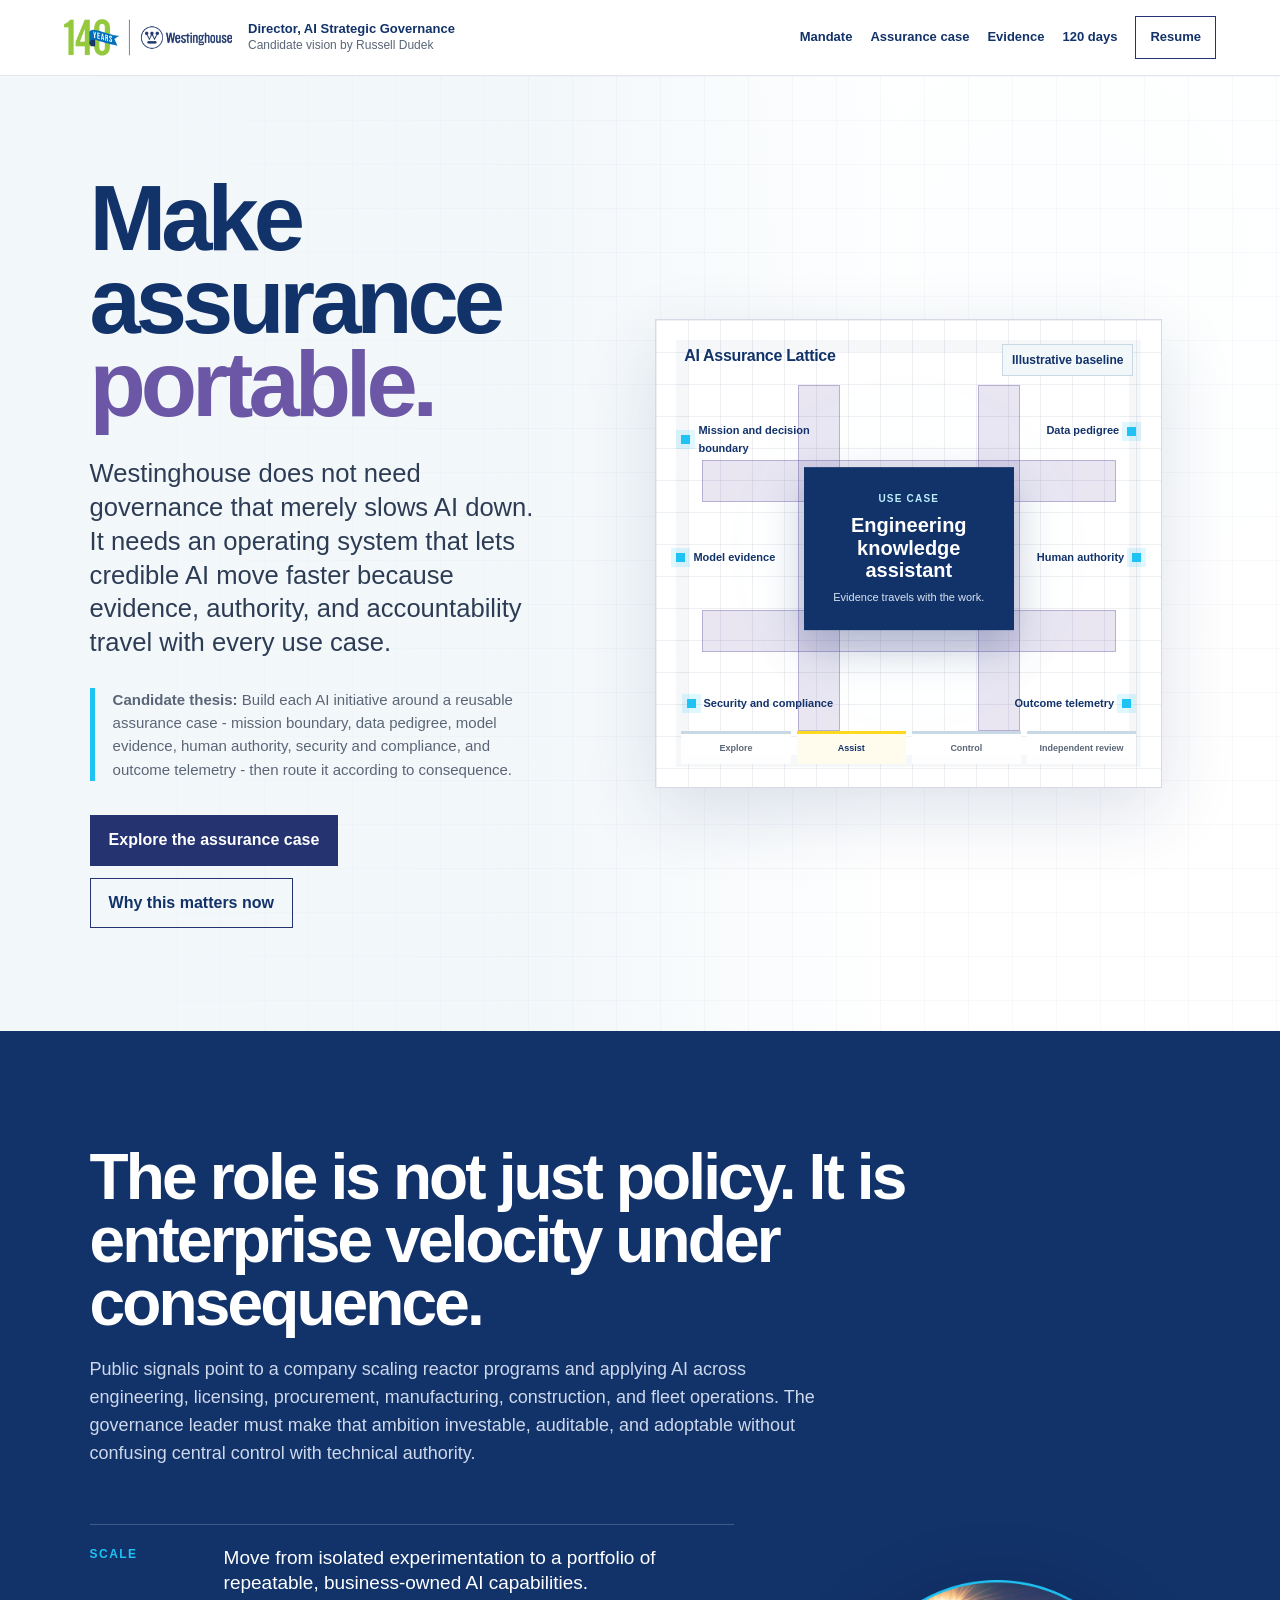
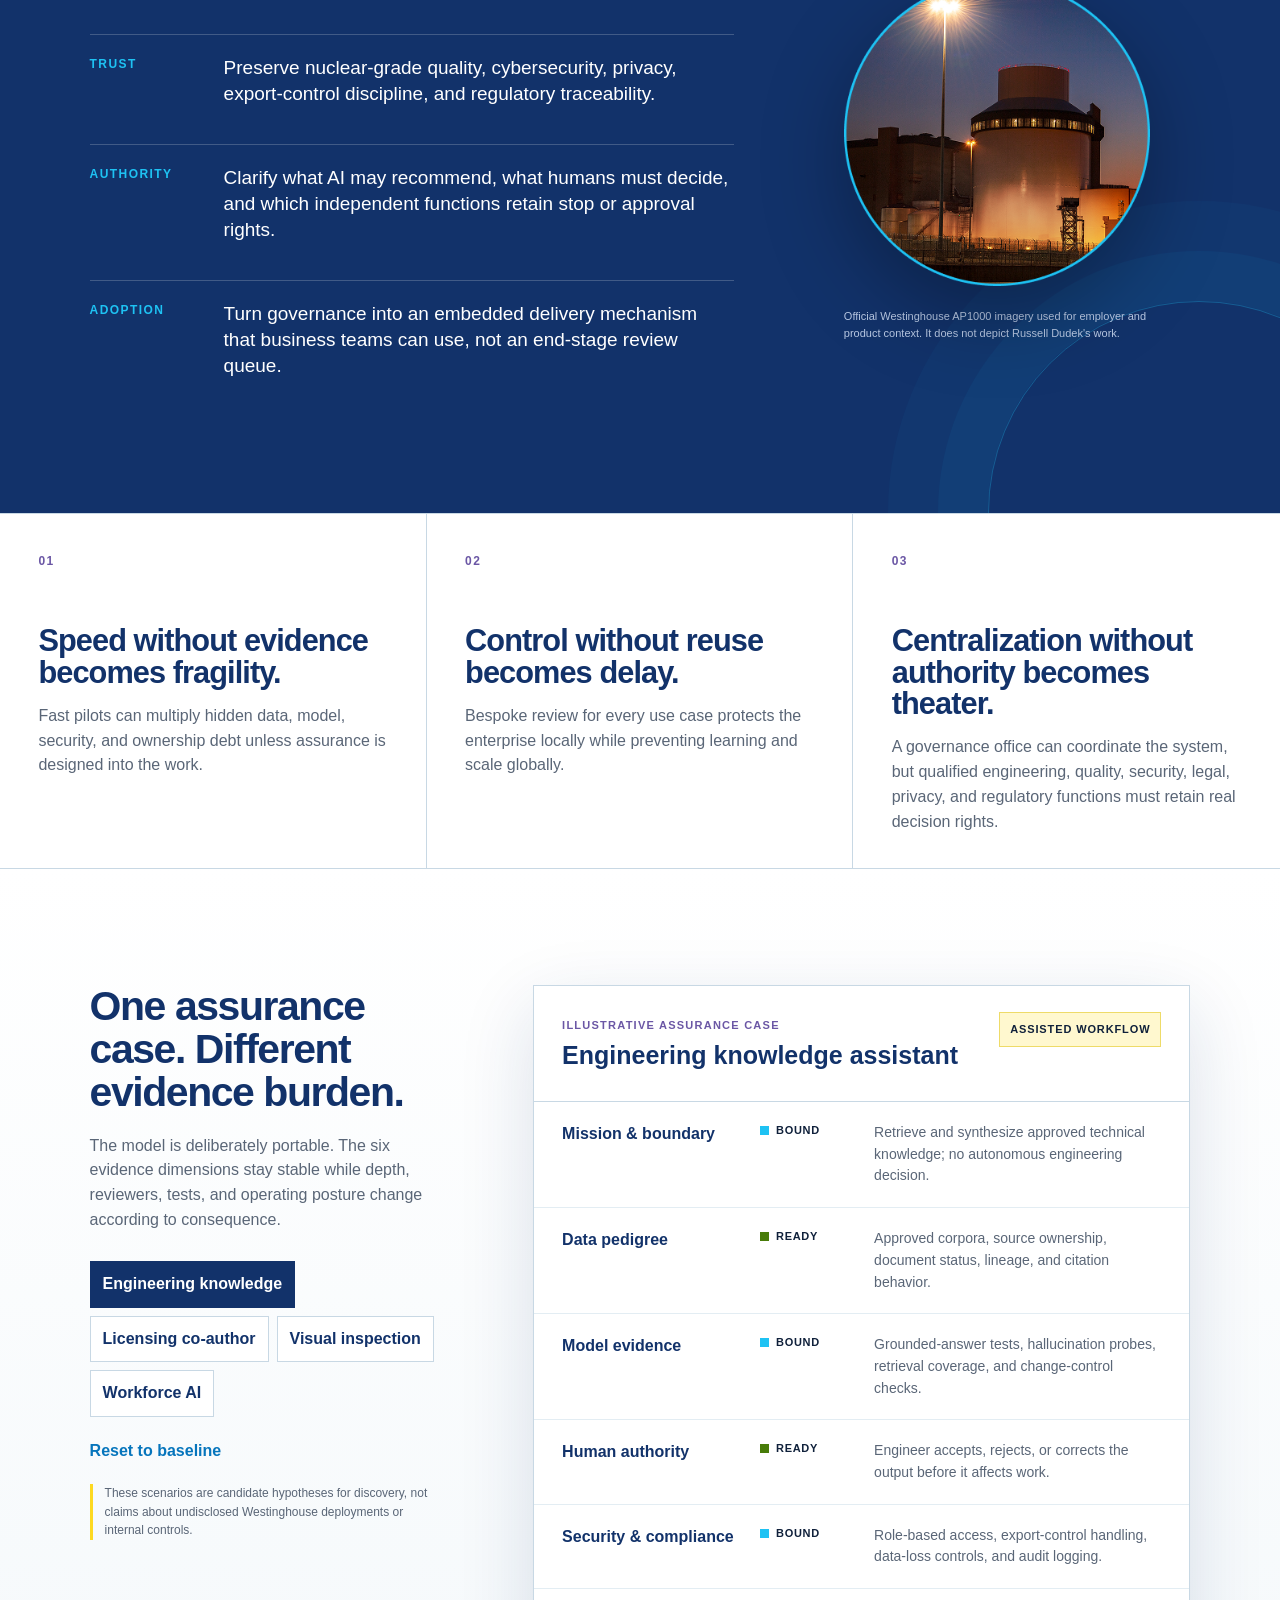
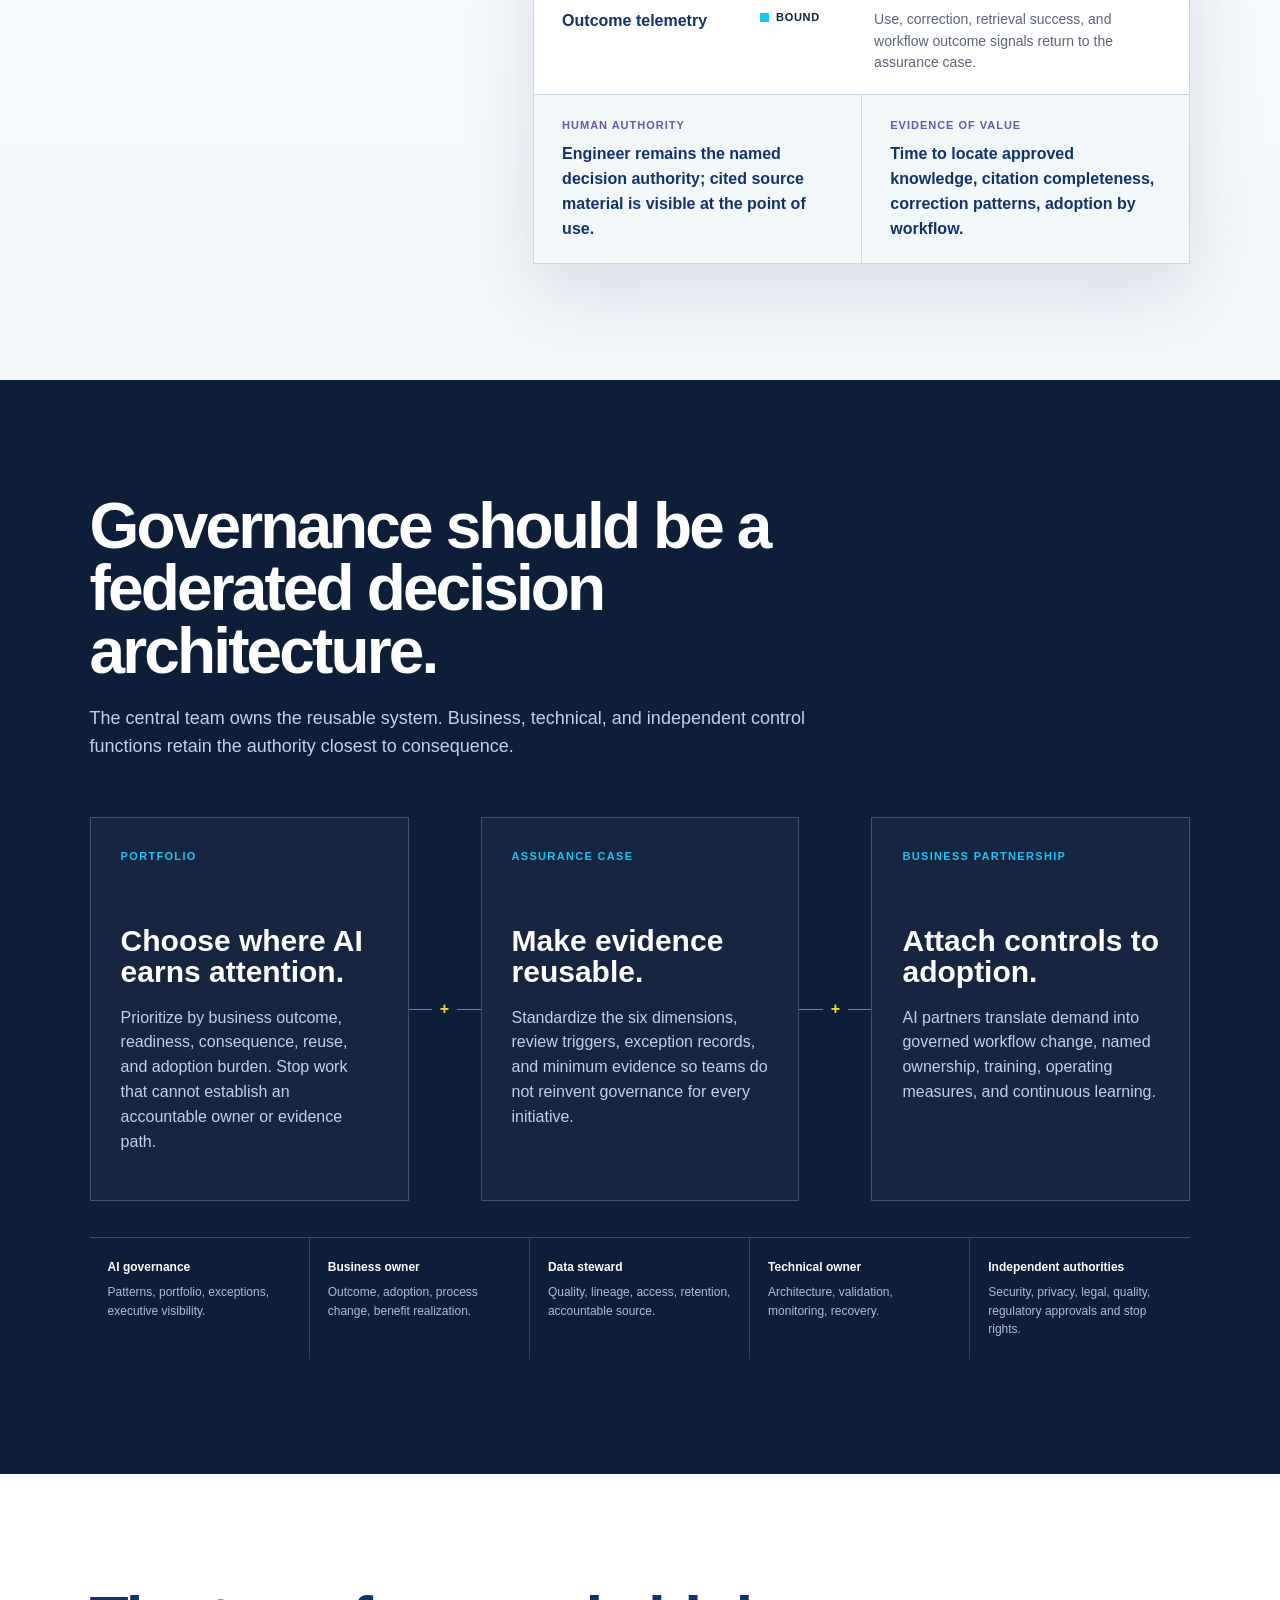
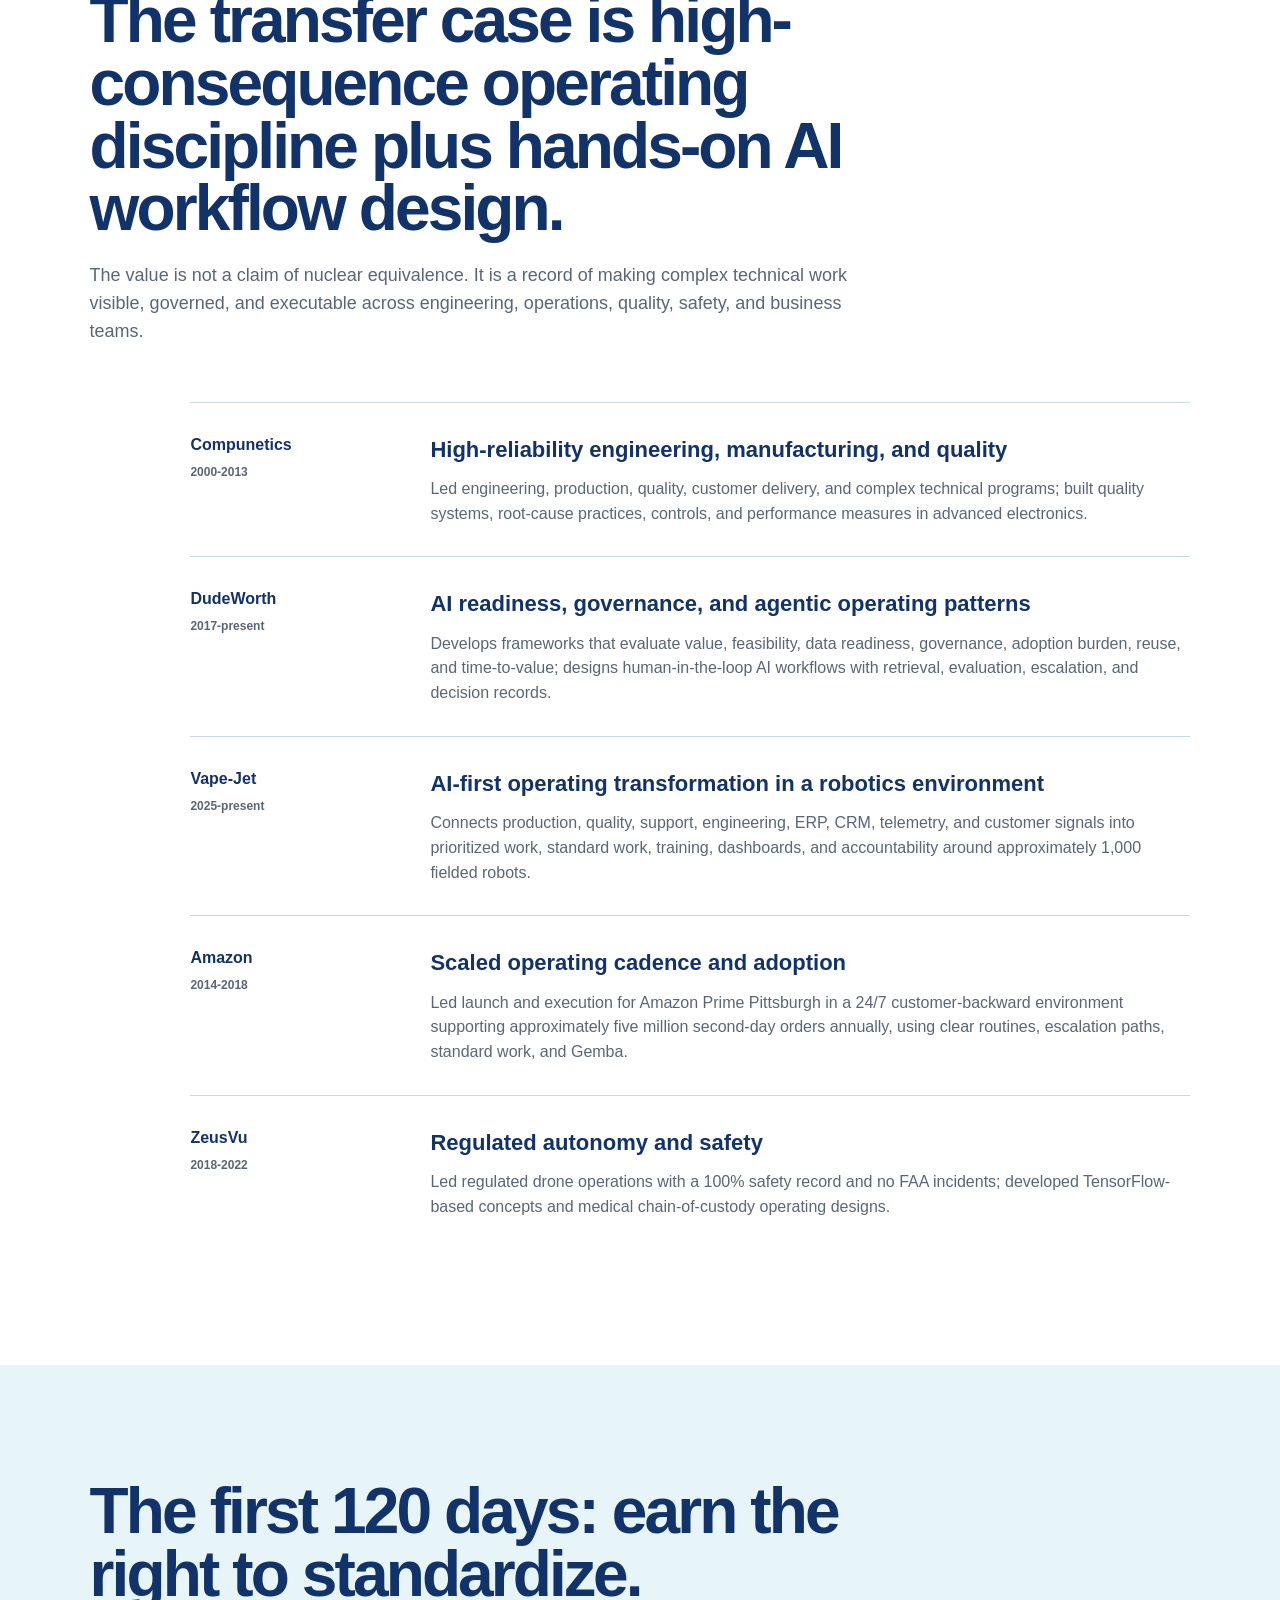
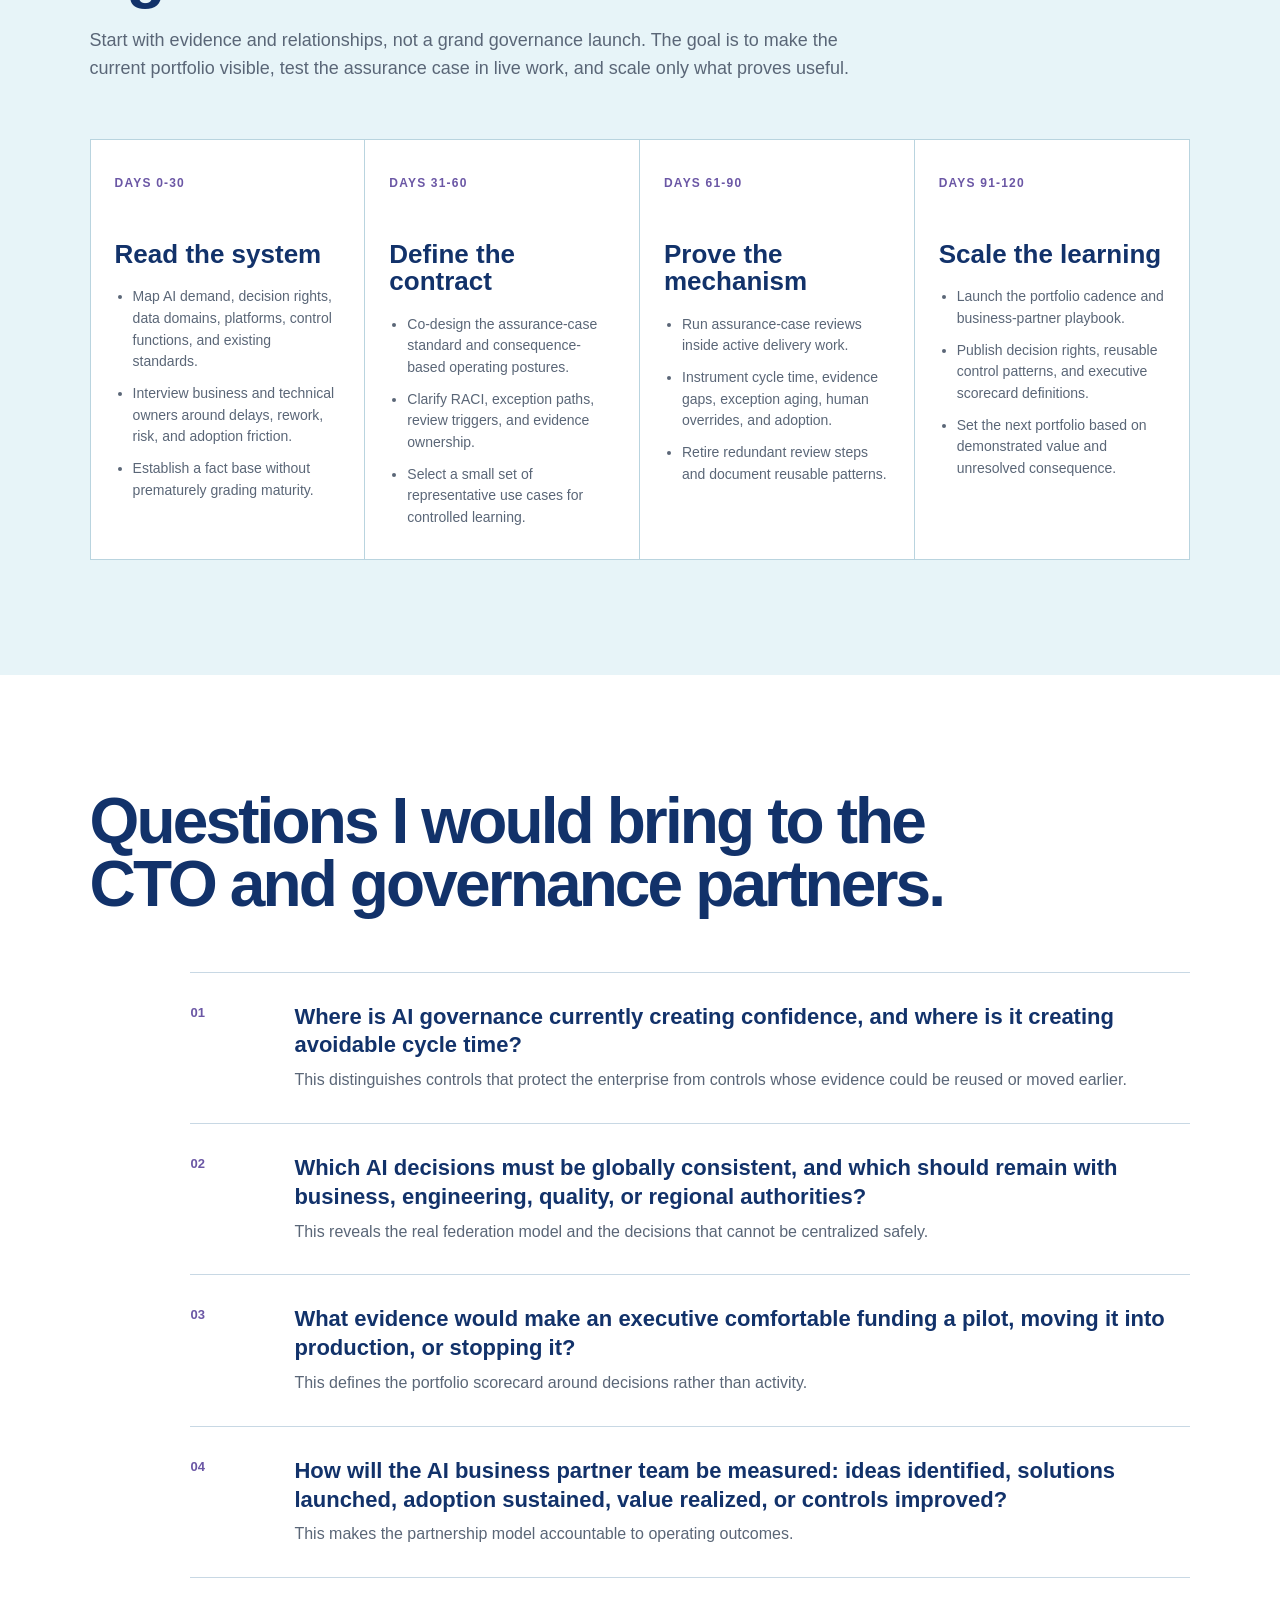
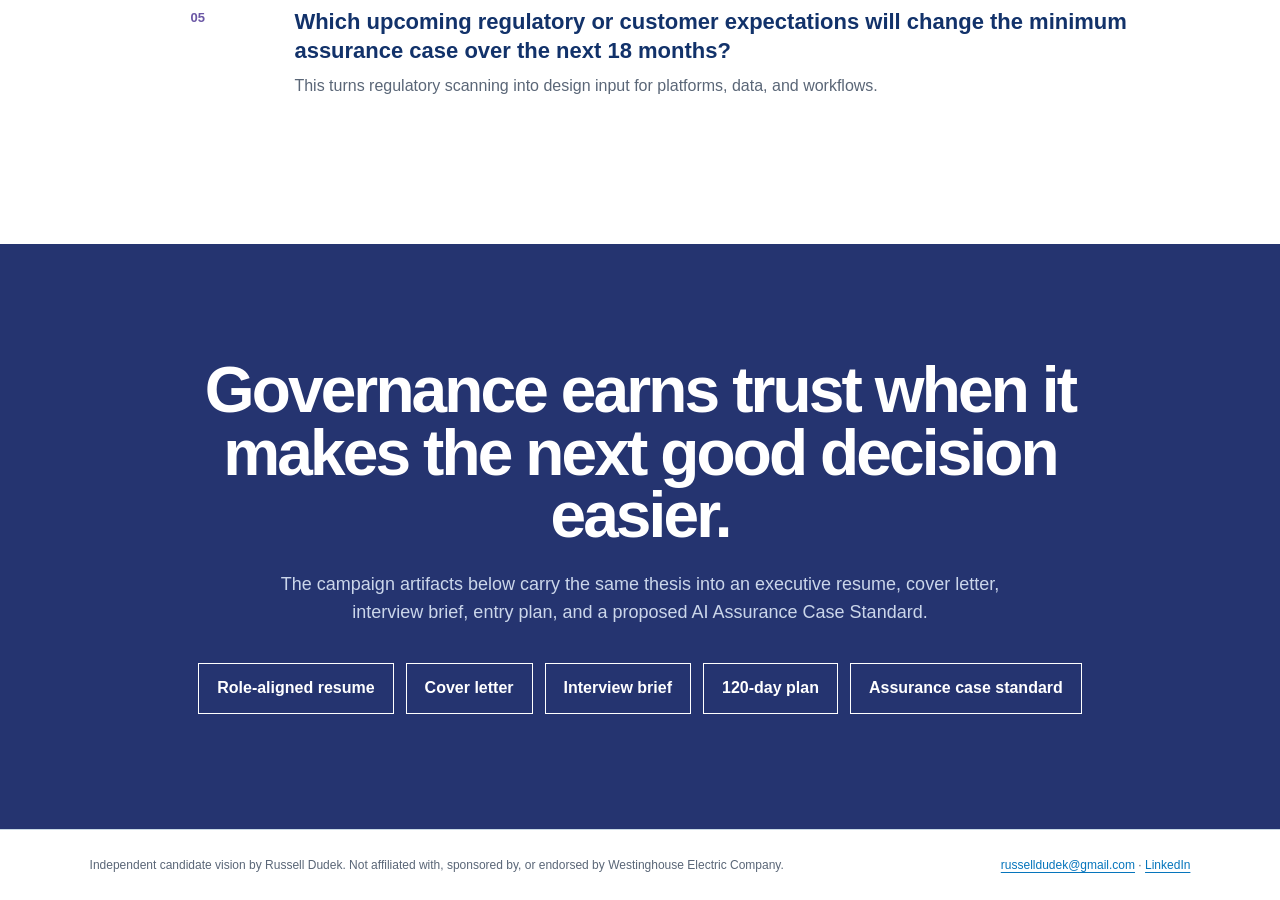
==== index.html @ 90bc4b20 "Publish complete AI governance campaign to main" ====
<!doctype html>
<html lang="en">
<head>
  <meta charset="utf-8">
  <meta name="viewport" content="width=device-width, initial-scale=1">
  <meta name="description" content="Independent candidate vision by Russell Dudek for Westinghouse Director, AI Strategic Governance.">
  <title>Russell Dudek | Westinghouse Director, AI Strategic Governance</title>
  <link rel="stylesheet" href="styles.css">
</head>
<body>
<header class="site-header">
  <div class="site-brand">
    <img src="assets/brand/westinghouse-logo-blue.png" alt="Westinghouse Electric Company">
    <div class="site-brand-copy"><strong>Director, AI Strategic Governance</strong>Candidate vision by Russell Dudek</div>
  </div>
  <button class="mobile-menu" aria-expanded="false" aria-controls="primary-nav">Menu</button>
  <nav class="site-nav" id="primary-nav" aria-label="Primary navigation">
    <a href="#mandate">Mandate</a><a href="#model">Assurance case</a><a href="#evidence">Evidence</a><a href="#entry">120 days</a>
    <a class="nav-action" href="resume.html">Resume</a>
  </nav>
</header>
<main>
  <section class="hero" aria-labelledby="hero-title">
    <div class="hero-copy">
      <h1 id="hero-title">Make assurance <span>portable.</span></h1>
      <p class="hero-lead">Westinghouse does not need governance that merely slows AI down. It needs an operating system that lets credible AI move faster because evidence, authority, and accountability travel with every use case.</p>
      <p class="hero-thesis"><strong>Candidate thesis:</strong> Build each AI initiative around a reusable assurance case - mission boundary, data pedigree, model evidence, human authority, security and compliance, and outcome telemetry - then route it according to consequence.</p>
      <div class="hero-actions"><a class="btn" href="#model">Explore the assurance case</a><a class="btn secondary" href="#mandate">Why this matters now</a></div>
    </div>
    <div class="assurance-stage" aria-label="Animated AI Assurance Lattice">
      <div class="stage-halo"></div>
      <div class="lattice-board">
        <div class="lattice-head"><span class="lattice-title">AI Assurance Lattice</span><span class="lattice-state">Illustrative baseline</span></div>
        <div class="lattice-beam beam-h1"></div><div class="lattice-beam beam-h2"></div><div class="lattice-beam beam-v1"></div><div class="lattice-beam beam-v2"></div>
        <div class="assembly-piece piece-top"></div><div class="assembly-piece piece-bottom"></div><div class="assembly-piece piece-left"></div><div class="assembly-piece piece-right"></div>
        <div class="evidence-tag tag-mission">Mission and decision boundary</div><div class="evidence-tag tag-data">Data pedigree</div><div class="evidence-tag tag-model">Model evidence</div><div class="evidence-tag tag-human">Human authority</div><div class="evidence-tag tag-control">Security and compliance</div><div class="evidence-tag tag-outcome">Outcome telemetry</div>
        <div class="lattice-core"><small>Use case</small><strong id="lattice-core-title">Engineering knowledge assistant</strong><em>Evidence travels with the work.</em></div>
        <div class="posture-rail" aria-label="Operating postures"><div class="posture-step" data-posture="Sandbox / explore">Explore</div><div class="posture-step active" data-posture="Assisted workflow">Assist</div><div class="posture-step" data-posture="Controlled production">Control</div><div class="posture-step" data-posture="Independent assurance review">Independent review</div></div>
      </div>
    </div>
  </section>

  <section class="section context-band" id="mandate">
    <div class="section-head"><h2>The role is not just policy. It is enterprise velocity under consequence.</h2><p>Public signals point to a company scaling reactor programs and applying AI across engineering, licensing, procurement, manufacturing, construction, and fleet operations. The governance leader must make that ambition investable, auditable, and adoptable without confusing central control with technical authority.</p></div>
    <div class="context-grid">
      <div class="pressure-lines">
        <div class="pressure-line"><strong>Scale</strong><span>Move from isolated experimentation to a portfolio of repeatable, business-owned AI capabilities.</span></div>
        <div class="pressure-line"><strong>Trust</strong><span>Preserve nuclear-grade quality, cybersecurity, privacy, export-control discipline, and regulatory traceability.</span></div>
        <div class="pressure-line"><strong>Authority</strong><span>Clarify what AI may recommend, what humans must decide, and which independent functions retain stop or approval rights.</span></div>
        <div class="pressure-line"><strong>Adoption</strong><span>Turn governance into an embedded delivery mechanism that business teams can use, not an end-stage review queue.</span></div>
      </div>
      <figure class="context-image"><img src="assets/company/ap1000-pwr-circle.png" alt="Official Westinghouse AP1000 product image"><figcaption>Official Westinghouse AP1000 imagery used for employer and product context. It does not depict Russell Dudek's work.</figcaption></figure>
    </div>
  </section>

  <section class="tension-strip" aria-label="Operating tensions">
    <article class="tension"><span class="num">01</span><h3>Speed without evidence becomes fragility.</h3><p>Fast pilots can multiply hidden data, model, security, and ownership debt unless assurance is designed into the work.</p></article>
    <article class="tension"><span class="num">02</span><h3>Control without reuse becomes delay.</h3><p>Bespoke review for every use case protects the enterprise locally while preventing learning and scale globally.</p></article>
    <article class="tension"><span class="num">03</span><h3>Centralization without authority becomes theater.</h3><p>A governance office can coordinate the system, but qualified engineering, quality, security, legal, privacy, and regulatory functions must retain real decision rights.</p></article>
  </section>

  <section class="section model-section" id="model">
    <div class="model-wrap">
      <div class="model-copy">
        <h3>One assurance case. Different evidence burden.</h3>
        <p>The model is deliberately portable. The six evidence dimensions stay stable while depth, reviewers, tests, and operating posture change according to consequence.</p>
        <div class="scenario-controls" role="tablist" aria-label="Illustrative AI use-case scenarios">
          <button role="tab" data-scenario="engineering" aria-selected="true">Engineering knowledge</button>
          <button role="tab" data-scenario="licensing" aria-selected="false">Licensing co-author</button>
          <button role="tab" data-scenario="inspection" aria-selected="false">Visual inspection</button>
          <button role="tab" data-scenario="workforce" aria-selected="false">Workforce AI</button>
        </div>
        <button class="reset-button" id="reset-scenario">Reset to baseline</button>
        <p class="assumption-note">These scenarios are candidate hypotheses for discovery, not claims about undisclosed Westinghouse deployments or internal controls.</p>
      </div>
      <div class="case-panel" aria-live="polite">
        <div class="case-header"><div><span class="doc-kicker">Illustrative assurance case</span><h3 id="case-title">Engineering knowledge assistant</h3></div><span class="posture" id="case-posture">Assisted workflow</span></div>
        <ol class="evidence-list">
          <li class="evidence-row"><span class="evidence-label">Mission &amp; boundary</span><span class="evidence-status bound">Bound</span><span class="evidence-detail">Retrieve and synthesize approved technical knowledge; no autonomous engineering decision.</span></li>
          <li class="evidence-row"><span class="evidence-label">Data pedigree</span><span class="evidence-status ready">Ready</span><span class="evidence-detail">Approved corpora, source ownership, document status, lineage, and citation behavior.</span></li>
          <li class="evidence-row"><span class="evidence-label">Model evidence</span><span class="evidence-status bound">Bound</span><span class="evidence-detail">Grounded-answer tests, hallucination probes, retrieval coverage, and change-control checks.</span></li>
          <li class="evidence-row"><span class="evidence-label">Human authority</span><span class="evidence-status ready">Ready</span><span class="evidence-detail">Engineer accepts, rejects, or corrects the output before it affects work.</span></li>
          <li class="evidence-row"><span class="evidence-label">Security &amp; compliance</span><span class="evidence-status bound">Bound</span><span class="evidence-detail">Role-based access, export-control handling, data-loss controls, and audit logging.</span></li>
          <li class="evidence-row"><span class="evidence-label">Outcome telemetry</span><span class="evidence-status bound">Bound</span><span class="evidence-detail">Use, correction, retrieval success, and workflow outcome signals return to the assurance case.</span></li>
        </ol>
        <div class="case-footer"><div class="case-readout"><strong>Human authority</strong><span id="authority-readout">Engineer remains the named decision authority; cited source material is visible at the point of use.</span></div><div class="case-readout"><strong>Evidence of value</strong><span id="measure-readout">Time to locate approved knowledge, citation completeness, correction patterns, adoption by workflow.</span></div></div>
      </div>
    </div>
  </section>

  <section class="section architecture">
    <div class="section-head"><h2>Governance should be a federated decision architecture.</h2><p>The central team owns the reusable system. Business, technical, and independent control functions retain the authority closest to consequence.</p></div>
    <div class="arch-map">
      <article class="arch-node"><strong>Portfolio</strong><h3>Choose where AI earns attention.</h3><p>Prioritize by business outcome, readiness, consequence, reuse, and adoption burden. Stop work that cannot establish an accountable owner or evidence path.</p></article>
      <div class="arch-bridge"><span>+</span></div>
      <article class="arch-node"><strong>Assurance case</strong><h3>Make evidence reusable.</h3><p>Standardize the six dimensions, review triggers, exception records, and minimum evidence so teams do not reinvent governance for every initiative.</p></article>
      <div class="arch-bridge"><span>+</span></div>
      <article class="arch-node"><strong>Business partnership</strong><h3>Attach controls to adoption.</h3><p>AI partners translate demand into governed workflow change, named ownership, training, operating measures, and continuous learning.</p></article>
    </div>
    <div class="decision-rights" aria-label="Decision rights"><div class="right-cell"><strong>AI governance</strong><span>Patterns, portfolio, exceptions, executive visibility.</span></div><div class="right-cell"><strong>Business owner</strong><span>Outcome, adoption, process change, benefit realization.</span></div><div class="right-cell"><strong>Data steward</strong><span>Quality, lineage, access, retention, accountable source.</span></div><div class="right-cell"><strong>Technical owner</strong><span>Architecture, validation, monitoring, recovery.</span></div><div class="right-cell"><strong>Independent authorities</strong><span>Security, privacy, legal, quality, regulatory approvals and stop rights.</span></div></div>
  </section>

  <section class="section proof-section" id="evidence">
    <div class="section-head"><h2>The transfer case is high-consequence operating discipline plus hands-on AI workflow design.</h2><p>The value is not a claim of nuclear equivalence. It is a record of making complex technical work visible, governed, and executable across engineering, operations, quality, safety, and business teams.</p></div>
    <div class="proof-trail">
      <article class="proof-item"><div class="where">Compunetics<span>2000-2013</span></div><div><h3>High-reliability engineering, manufacturing, and quality</h3><p>Led engineering, production, quality, customer delivery, and complex technical programs; built quality systems, root-cause practices, controls, and performance measures in advanced electronics.</p></div></article>
      <article class="proof-item"><div class="where">DudeWorth<span>2017-present</span></div><div><h3>AI readiness, governance, and agentic operating patterns</h3><p>Develops frameworks that evaluate value, feasibility, data readiness, governance, adoption burden, reuse, and time-to-value; designs human-in-the-loop AI workflows with retrieval, evaluation, escalation, and decision records.</p></div></article>
      <article class="proof-item"><div class="where">Vape-Jet<span>2025-present</span></div><div><h3>AI-first operating transformation in a robotics environment</h3><p>Connects production, quality, support, engineering, ERP, CRM, telemetry, and customer signals into prioritized work, standard work, training, dashboards, and accountability around approximately 1,000 fielded robots.</p></div></article>
      <article class="proof-item"><div class="where">Amazon<span>2014-2018</span></div><div><h3>Scaled operating cadence and adoption</h3><p>Led launch and execution for Amazon Prime Pittsburgh in a 24/7 customer-backward environment supporting approximately five million second-day orders annually, using clear routines, escalation paths, standard work, and Gemba.</p></div></article>
      <article class="proof-item"><div class="where">ZeusVu<span>2018-2022</span></div><div><h3>Regulated autonomy and safety</h3><p>Led regulated drone operations with a 100% safety record and no FAA incidents; developed TensorFlow-based concepts and medical chain-of-custody operating designs.</p></div></article>
    </div>
  </section>

  <section class="section plan-section" id="entry">
    <div class="section-head"><h2>The first 120 days: earn the right to standardize.</h2><p>Start with evidence and relationships, not a grand governance launch. The goal is to make the current portfolio visible, test the assurance case in live work, and scale only what proves useful.</p></div>
    <div class="plan-rail">
      <article class="plan-phase"><span class="days">Days 0-30</span><h3>Read the system</h3><ul><li>Map AI demand, decision rights, data domains, platforms, control functions, and existing standards.</li><li>Interview business and technical owners around delays, rework, risk, and adoption friction.</li><li>Establish a fact base without prematurely grading maturity.</li></ul></article>
      <article class="plan-phase"><span class="days">Days 31-60</span><h3>Define the contract</h3><ul><li>Co-design the assurance-case standard and consequence-based operating postures.</li><li>Clarify RACI, exception paths, review triggers, and evidence ownership.</li><li>Select a small set of representative use cases for controlled learning.</li></ul></article>
      <article class="plan-phase"><span class="days">Days 61-90</span><h3>Prove the mechanism</h3><ul><li>Run assurance-case reviews inside active delivery work.</li><li>Instrument cycle time, evidence gaps, exception aging, human overrides, and adoption.</li><li>Retire redundant review steps and document reusable patterns.</li></ul></article>
      <article class="plan-phase"><span class="days">Days 91-120</span><h3>Scale the learning</h3><ul><li>Launch the portfolio cadence and business-partner playbook.</li><li>Publish decision rights, reusable control patterns, and executive scorecard definitions.</li><li>Set the next portfolio based on demonstrated value and unresolved consequence.</li></ul></article>
    </div>
  </section>

  <section class="section questions-section">
    <div class="section-head"><h2>Questions I would bring to the CTO and governance partners.</h2></div>
    <div class="question-list">
      <div class="question"><div><strong>Where is AI governance currently creating confidence, and where is it creating avoidable cycle time?</strong><span>This distinguishes controls that protect the enterprise from controls whose evidence could be reused or moved earlier.</span></div></div>
      <div class="question"><div><strong>Which AI decisions must be globally consistent, and which should remain with business, engineering, quality, or regional authorities?</strong><span>This reveals the real federation model and the decisions that cannot be centralized safely.</span></div></div>
      <div class="question"><div><strong>What evidence would make an executive comfortable funding a pilot, moving it into production, or stopping it?</strong><span>This defines the portfolio scorecard around decisions rather than activity.</span></div></div>
      <div class="question"><div><strong>How will the AI business partner team be measured: ideas identified, solutions launched, adoption sustained, value realized, or controls improved?</strong><span>This makes the partnership model accountable to operating outcomes.</span></div></div>
      <div class="question"><div><strong>Which upcoming regulatory or customer expectations will change the minimum assurance case over the next 18 months?</strong><span>This turns regulatory scanning into design input for platforms, data, and workflows.</span></div></div>
    </div>
  </section>

  <section class="section final-section"><h2>Governance earns trust when it makes the next good decision easier.</h2><p>The campaign artifacts below carry the same thesis into an executive resume, cover letter, interview brief, entry plan, and a proposed AI Assurance Case Standard.</p><div class="document-links"><a class="btn" href="resume.html">Role-aligned resume</a><a class="btn secondary" href="cover-letter.html">Cover letter</a><a class="btn secondary" href="interview-brief.html">Interview brief</a><a class="btn secondary" href="120-day-plan.html">120-day plan</a><a class="btn secondary" href="assurance-case-standard.html">Assurance case standard</a></div></section>
</main>
<footer class="site-footer"><p>Independent candidate vision by Russell Dudek. Not affiliated with, sponsored by, or endorsed by Westinghouse Electric Company.</p><p><a href="mailto:russelldudek@gmail.com">russelldudek@gmail.com</a> · <a href="https://www.linkedin.com/in/russelldudek">LinkedIn</a></p></footer>
<script src="app.js"></script>
</body>
</html>
---- styles.css ----
@import url('brand-tokens.css');

* { box-sizing: border-box; }
html { scroll-behavior: smooth; }
body {
  margin: 0;
  color: var(--ink);
  background: var(--paper);
  font-family: Aptos, "Segoe UI", "Helvetica Neue", Arial, sans-serif;
  line-height: 1.55;
}
a { color: var(--wh-blue-bright); text-decoration-thickness: 1px; text-underline-offset: 3px; }
a:hover { color: var(--wh-blue-deep); }
img { max-width: 100%; height: auto; }
button, a { -webkit-tap-highlight-color: transparent; }
button { font: inherit; }
:focus-visible { outline: 3px solid var(--wh-yellow); outline-offset: 4px; }

.site-header {
  position: sticky; top: 0; z-index: 100;
  display: flex; align-items: center; justify-content: space-between; gap: 24px;
  min-height: 76px; padding: 14px clamp(20px, 5vw, 72px);
  background: rgba(255,255,255,.94); border-bottom: 1px solid rgba(37,52,112,.12);
  backdrop-filter: blur(18px);
}
.site-brand { display: flex; align-items: center; gap: 16px; min-width: 0; }
.site-brand img { width: 168px; }
.site-brand-copy { font-size: 12px; line-height: 1.3; color: var(--muted); }
.site-brand-copy strong { display: block; color: var(--wh-blue-deep); font-size: 13px; }
.site-nav { display: flex; align-items: center; gap: 18px; font-size: 13px; font-weight: 700; }
.site-nav a { color: var(--wh-blue-deep); text-decoration: none; }
.site-nav .nav-action { padding: 10px 14px; border: 1px solid var(--wh-blue); }
.mobile-menu { display: none; border: 0; background: transparent; color: var(--wh-blue-deep); font-weight: 800; }

.hero {
  min-height: calc(100vh - 76px);
  display: grid; grid-template-columns: minmax(0, .9fr) minmax(520px, 1.1fr); align-items: center;
  gap: clamp(40px, 6vw, 96px); padding: clamp(56px, 8vw, 120px) clamp(22px, 7vw, 104px);
  overflow: hidden; position: relative;
  background:
    linear-gradient(90deg, rgba(242,247,250,.96) 0 42%, rgba(255,255,255,.93) 70%),
    radial-gradient(circle at 82% 18%, rgba(30,194,243,.18), transparent 32%);
}
.hero::before {
  content: ""; position: absolute; inset: 0; pointer-events: none; opacity: .32;
  background-image: linear-gradient(rgba(37,52,112,.09) 1px, transparent 1px), linear-gradient(90deg, rgba(37,52,112,.09) 1px, transparent 1px);
  background-size: 44px 44px; mask-image: linear-gradient(90deg, transparent, #000 48%, #000);
}
.hero-copy { position: relative; z-index: 2; }
.hero h1 { margin: 0; max-width: 760px; font-family: "Aptos Display", "Segoe UI", Arial, sans-serif; font-size: clamp(54px, 7.2vw, 112px); line-height: .9; letter-spacing: -.055em; color: var(--wh-blue-deep); }
.hero h1 span { display: block; color: var(--lattice); }
.hero-lead { max-width: 670px; margin: 30px 0 0; font-size: clamp(19px, 2vw, 28px); line-height: 1.32; color: #2d3c55; }
.hero-thesis { margin-top: 28px; padding-left: 18px; border-left: 5px solid var(--wh-cyan); max-width: 640px; font-size: 15px; color: var(--muted); }
.hero-actions { display: flex; flex-wrap: wrap; gap: 12px; margin-top: 34px; }
.btn { display: inline-flex; align-items: center; justify-content: center; min-height: 48px; padding: 12px 18px; border: 1px solid var(--wh-blue); background: var(--wh-blue); color: white; text-decoration: none; font-weight: 800; }
.btn:hover { background: var(--wh-blue-deep); color: white; }
.btn.secondary { background: transparent; color: var(--wh-blue-deep); }
.btn.secondary:hover { background: var(--mist); }

.assurance-stage {
  position: relative; z-index: 2; min-height: 650px; display: grid; place-items: center;
  padding: 28px; isolation: isolate;
}
.stage-halo { position: absolute; width: 78%; aspect-ratio: 1; border-radius: 50%; background: radial-gradient(circle, rgba(30,194,243,.16), transparent 68%); filter: blur(6px); }
.lattice-board {
  position: relative; width: min(720px, 100%); aspect-ratio: 1.08; overflow: hidden;
  border: 1px solid rgba(37,52,112,.18); background: rgba(255,255,255,.92); box-shadow: var(--shadow);
}
.lattice-board::before, .lattice-board::after { content: ""; position: absolute; inset: 0; pointer-events: none; }
.lattice-board::before { background-image: linear-gradient(rgba(37,52,112,.08) 1px, transparent 1px), linear-gradient(90deg, rgba(37,52,112,.08) 1px, transparent 1px); background-size: 32px 32px; }
.lattice-board::after { border: 12px solid rgba(18,50,106,.04); inset: 20px; }
.lattice-head { position: absolute; left: 28px; top: 24px; right: 28px; display: flex; justify-content: space-between; gap: 20px; z-index: 4; }
.lattice-title { font-weight: 850; color: var(--wh-blue-deep); letter-spacing: -.02em; }
.lattice-state { font-size: 12px; font-weight: 850; color: var(--wh-blue-deep); padding: 6px 9px; border: 1px solid var(--line); background: var(--mist); }
.lattice-core {
  position: absolute; z-index: 5; left: 50%; top: 49%; transform: translate(-50%,-50%);
  width: 210px; min-height: 132px; padding: 24px 20px; display: grid; place-content: center; text-align: center;
  background: var(--wh-blue-deep); color: white; box-shadow: 0 18px 40px rgba(18,50,106,.26);
}
.lattice-core small { display: block; color: #bdefff; font-weight: 800; text-transform: uppercase; letter-spacing: .12em; font-size: 10px; }
.lattice-core strong { display: block; margin-top: 8px; font-size: 20px; line-height: 1.12; }
.lattice-core em { display: block; margin-top: 8px; font-size: 11px; color: #d9e6f1; font-style: normal; }
.lattice-beam { position: absolute; z-index: 2; background: rgba(107,87,165,.15); border: 1px solid rgba(107,87,165,.38); overflow: hidden; }
.lattice-beam::after { content: ""; position: absolute; inset: 0; background: linear-gradient(90deg, transparent, rgba(255,255,255,.85), transparent); transform: translateX(-110%); animation: scanBeam 3.6s ease-in-out infinite; }
.beam-h1 { left: 9%; right: 9%; height: 42px; top: 30%; }
.beam-h2 { left: 9%; right: 9%; height: 42px; top: 62%; }
.beam-v1 { top: 14%; bottom: 12%; width: 42px; left: 28%; }
.beam-v2 { top: 14%; bottom: 12%; width: 42px; right: 28%; }
.beam-v1::after, .beam-v2::after { background: linear-gradient(180deg, transparent, rgba(255,255,255,.85), transparent); transform: translateY(-110%); animation-name: scanBeamY; }
.evidence-tag { position: absolute; z-index: 6; display: flex; align-items: center; gap: 8px; max-width: 180px; font-size: 11px; font-weight: 800; color: var(--wh-blue-deep); }
.evidence-tag::before { content: ""; width: 9px; height: 9px; flex: 0 0 auto; background: var(--wh-cyan); box-shadow: 0 0 0 5px rgba(30,194,243,.14); }
.tag-mission { left: 5%; top: 22%; }
.tag-data { right: 5%; top: 22%; text-align: right; flex-direction: row-reverse; }
.tag-model { left: 4%; top: 49%; }
.tag-human { right: 4%; top: 49%; text-align: right; flex-direction: row-reverse; }
.tag-control { left: 6%; bottom: 16%; }
.tag-outcome { right: 6%; bottom: 16%; text-align: right; flex-direction: row-reverse; }
.posture-rail { position: absolute; left: 5%; right: 5%; bottom: 5%; z-index: 7; display: grid; grid-template-columns: repeat(4,1fr); gap: 6px; }
.posture-step { padding: 8px 4px; text-align: center; font-size: 9px; font-weight: 850; color: var(--muted); border-top: 3px solid var(--line); background: rgba(255,255,255,.9); }
.posture-step.active { color: var(--wh-blue-deep); border-color: var(--wh-yellow); background: #fffced; }
.assembly-piece { position: absolute; z-index: 4; border: 2px solid var(--lattice); opacity: .95; pointer-events: none; }
.piece-top { left: 32%; right: 32%; height: 16px; top: 35%; border-bottom: 0; animation: settleTop 2.4s cubic-bezier(.2,.8,.2,1) infinite alternate; }
.piece-bottom { left: 32%; right: 32%; height: 16px; bottom: 35%; border-top: 0; animation: settleBottom 2.4s cubic-bezier(.2,.8,.2,1) infinite alternate; }
.piece-left { top: 39%; bottom: 39%; width: 16px; left: 34%; border-right: 0; animation: settleLeft 2.4s cubic-bezier(.2,.8,.2,1) infinite alternate; }
.piece-right { top: 39%; bottom: 39%; width: 16px; right: 34%; border-left: 0; animation: settleRight 2.4s cubic-bezier(.2,.8,.2,1) infinite alternate; }
@keyframes scanBeam { 0%,20% { transform: translateX(-110%);} 70%,100% { transform: translateX(110%);} }
@keyframes scanBeamY { 0%,20% { transform: translateY(-110%);} 70%,100% { transform: translateY(110%);} }
@keyframes settleTop { from { transform: translateY(-46px); opacity:.35;} to { transform: none; opacity:1;} }
@keyframes settleBottom { from { transform: translateY(46px); opacity:.35;} to { transform: none; opacity:1;} }
@keyframes settleLeft { from { transform: translateX(-46px); opacity:.35;} to { transform: none; opacity:1;} }
@keyframes settleRight { from { transform: translateX(46px); opacity:.35;} to { transform: none; opacity:1;} }

.section { padding: clamp(74px, 9vw, 140px) clamp(22px, 7vw, 104px); }
.section-head { max-width: 860px; margin-bottom: 56px; }
.section h2 { margin: 0; font-family: "Aptos Display", "Segoe UI", Arial, sans-serif; font-size: clamp(38px, 5vw, 72px); line-height: .98; letter-spacing: -.045em; color: var(--wh-blue-deep); }
.section-head p { margin: 22px 0 0; max-width: 760px; font-size: 18px; color: var(--muted); }
.context-band { background: var(--wh-blue-deep); color: white; position: relative; overflow: hidden; }
.context-band::after { content:""; position:absolute; width:420px; height:420px; border:1px solid rgba(30,194,243,.3); border-radius:50%; right:-130px; bottom:-210px; box-shadow: 0 0 0 50px rgba(30,194,243,.05), 0 0 0 100px rgba(30,194,243,.035); }
.context-band h2 { color: white; }
.context-band .section-head p { color: #cdd8eb; }
.context-grid { display:grid; grid-template-columns: 1.25fr .75fr; gap: 70px; align-items:center; position:relative; z-index:2; }
.pressure-lines { display:grid; gap: 18px; }
.pressure-line { display:grid; grid-template-columns: 110px 1fr; gap: 24px; padding: 20px 0; border-top: 1px solid rgba(255,255,255,.2); }
.pressure-line strong { color: var(--wh-cyan); font-size: 12px; text-transform: uppercase; letter-spacing:.12em; }
.pressure-line span { font-size: 19px; line-height:1.35; }
.context-image { position:relative; }
.context-image img { width:100%; filter: drop-shadow(0 28px 40px rgba(0,0,0,.3)); }
.context-image figcaption { font-size:11px; color:#b9c9e4; margin-top:14px; }

.tension-strip { display:grid; grid-template-columns: repeat(3,1fr); border-top:1px solid var(--line); border-bottom:1px solid var(--line); }
.tension { padding: 34px clamp(22px,3vw,46px); min-height: 240px; border-right:1px solid var(--line); position:relative; }
.tension:last-child { border-right:0; }
.tension .num { font-size:12px; font-weight:900; color:var(--lattice); letter-spacing:.12em; }
.tension h3 { font-size:clamp(24px,2.4vw,38px); line-height:1.02; letter-spacing:-.03em; margin:52px 0 16px; color:var(--wh-blue-deep); }
.tension p { margin:0; color:var(--muted); }

.model-section { background: linear-gradient(180deg, #fff, var(--mist)); }
.model-wrap { display:grid; grid-template-columns: .7fr 1.3fr; gap: clamp(44px,7vw,100px); align-items:start; }
.model-copy { position:sticky; top:120px; }
.model-copy h3 { font-size:clamp(28px,3.2vw,48px); line-height:1.05; margin:0 0 20px; color:var(--wh-blue-deep); letter-spacing:-.035em; }
.model-copy p { color:var(--muted); }
.scenario-controls { display:flex; flex-wrap:wrap; gap:8px; margin:28px 0 14px; }
.scenario-controls button { border:1px solid var(--line); background:white; color:var(--wh-blue-deep); padding:10px 12px; font-weight:800; cursor:pointer; }
.scenario-controls button[aria-selected="true"] { background:var(--wh-blue-deep); color:white; border-color:var(--wh-blue-deep); }
.reset-button { border:0; background:transparent; color:var(--wh-blue-bright); font-weight:800; padding:8px 0; cursor:pointer; }
.assumption-note { font-size:12px; color:var(--muted); border-left:3px solid var(--wh-yellow); padding-left:12px; }
.case-panel { background:white; border:1px solid var(--line); box-shadow: var(--shadow); }
.case-header { padding:26px 28px; border-bottom:1px solid var(--line); display:flex; align-items:flex-start; justify-content:space-between; gap:20px; }
.case-header h3 { margin:0; font-size:25px; color:var(--wh-blue-deep); }
.case-header .posture { flex:0 0 auto; padding:8px 10px; background:#fff8cf; border:1px solid #eedb68; font-size:11px; font-weight:900; text-transform:uppercase; letter-spacing:.08em; }
.evidence-list { list-style:none; margin:0; padding:0; }
.evidence-row { display:grid; grid-template-columns: 180px 96px 1fr; gap:18px; padding:20px 28px; border-bottom:1px solid #e3edf3; align-items:start; }
.evidence-row:last-child { border-bottom:0; }
.evidence-label { font-weight:850; color:var(--wh-blue-deep); }
.evidence-status { display:inline-flex; align-items:center; gap:7px; font-size:11px; font-weight:900; text-transform:uppercase; letter-spacing:.06em; }
.evidence-status::before { content:""; width:9px; height:9px; background:var(--wh-yellow); }
.evidence-status.ready::before { background:var(--wh-green); }
.evidence-status.bound::before { background:var(--wh-cyan); }
.evidence-detail { color:var(--muted); font-size:14px; }
.case-footer { display:grid; grid-template-columns:1fr 1fr; gap:1px; background:var(--line); border-top:1px solid var(--line); }
.case-readout { padding:22px 28px; background:var(--mist); }
.case-readout strong { display:block; font-size:11px; text-transform:uppercase; letter-spacing:.09em; color:var(--lattice); }
.case-readout span { display:block; margin-top:8px; color:var(--wh-blue-deep); font-weight:750; }

.architecture { background:#0d1e39; color:white; }
.architecture h2 { color:white; }
.architecture .section-head p { color:#c4d1e3; }
.arch-map { display:grid; grid-template-columns: 1fr 72px 1fr 72px 1fr; align-items:stretch; }
.arch-node { min-height:300px; padding:30px; border:1px solid rgba(255,255,255,.2); background:rgba(255,255,255,.035); }
.arch-node strong { display:block; color:var(--wh-cyan); text-transform:uppercase; letter-spacing:.12em; font-size:11px; }
.arch-node h3 { font-size:30px; line-height:1.05; margin:60px 0 18px; }
.arch-node p { color:#c4d1e3; }
.arch-bridge { position:relative; display:grid; place-items:center; color:var(--wh-yellow); font-weight:900; }
.arch-bridge::before { content:""; position:absolute; height:1px; left:0; right:0; background:rgba(253,217,34,.55); }
.arch-bridge span { position:relative; background:#0d1e39; padding:8px; }
.decision-rights { display:grid; grid-template-columns:repeat(5,1fr); margin-top:36px; border-top:1px solid rgba(255,255,255,.2); }
.right-cell { padding:20px 18px; border-right:1px solid rgba(255,255,255,.16); }
.right-cell:last-child { border-right:0; }
.right-cell strong { display:block; color:#fff; font-size:12px; }
.right-cell span { display:block; color:#aebed4; font-size:12px; margin-top:6px; }

.proof-section { background:white; }
.proof-trail { display:grid; grid-template-columns: 1fr; max-width:1000px; margin-left:auto; }
.proof-item { display:grid; grid-template-columns: 200px 1fr; gap:40px; padding:30px 0; border-top:1px solid var(--line); }
.proof-item .where { font-weight:900; color:var(--wh-blue-deep); }
.proof-item .where span { display:block; margin-top:5px; font-size:12px; font-weight:700; color:var(--muted); }
.proof-item h3 { margin:0 0 10px; font-size:22px; color:var(--wh-blue-deep); }
.proof-item p { margin:0; color:var(--muted); }

.plan-section { background:var(--ice); }
.plan-rail { display:grid; grid-template-columns:repeat(4,1fr); gap:0; border:1px solid #b9d4df; background:white; }
.plan-phase { padding:30px 24px; border-right:1px solid #b9d4df; min-height:350px; }
.plan-phase:last-child { border-right:0; }
.plan-phase .days { color:var(--lattice); font-weight:900; font-size:12px; text-transform:uppercase; letter-spacing:.1em; }
.plan-phase h3 { margin:46px 0 18px; color:var(--wh-blue-deep); font-size:26px; line-height:1.05; }
.plan-phase ul { margin:0; padding-left:18px; color:var(--muted); font-size:14px; }
.plan-phase li + li { margin-top:10px; }

.questions-section { background:#fff; }
.question-list { max-width:1000px; margin-left:auto; counter-reset:q; }
.question { counter-increment:q; display:grid; grid-template-columns:80px 1fr; gap:24px; padding:30px 0; border-top:1px solid var(--line); }
.question::before { content:counter(q, decimal-leading-zero); font-weight:900; font-size:13px; color:var(--lattice); }
.question strong { font-size:22px; line-height:1.3; color:var(--wh-blue-deep); }
.question span { display:block; margin-top:8px; color:var(--muted); }

.final-section { background:var(--wh-blue); color:white; text-align:center; }
.final-section h2 { color:white; max-width:900px; margin:0 auto; }
.final-section p { color:#cbd6ea; max-width:720px; margin:24px auto 0; font-size:18px; }
.document-links { display:flex; flex-wrap:wrap; justify-content:center; gap:12px; margin-top:36px; }
.document-links .btn { border-color:white; }
.document-links .btn.secondary { color:white; }
.document-links .btn.secondary:hover { color:var(--wh-blue-deep); background:white; }
.site-footer { padding:26px clamp(22px,7vw,104px); display:flex; gap:28px; justify-content:space-between; align-items:center; border-top:1px solid var(--line); color:var(--muted); font-size:12px; }
.site-footer p { margin:0; }

/* Document surfaces */
.doc-body { background:#e8eef3; padding:24px 0 60px; }
.doc-toolbar { width:min(8.5in, calc(100% - 24px)); margin:0 auto 14px; display:flex; flex-wrap:wrap; gap:8px; align-items:center; justify-content:flex-end; }
.doc-toolbar a { display:inline-flex; min-height:40px; align-items:center; padding:8px 12px; border:1px solid var(--wh-blue); background:white; color:var(--wh-blue-deep); text-decoration:none; font-size:13px; font-weight:850; }
.doc-toolbar a.primary { background:var(--wh-blue); color:white; }
.sheet { width:8.5in; min-height:11in; margin:0 auto 24px; background:white; position:relative; overflow:hidden; box-shadow:0 16px 46px rgba(18,50,106,.16); padding:.52in .58in .48in; }
.sheet + .sheet { margin-top:24px; }
.doc-header { display:grid; grid-template-columns:1fr auto; gap:22px; align-items:start; border-bottom:3px solid var(--wh-blue); padding-bottom:14px; }
.doc-header h1 { margin:0; color:var(--wh-blue-deep); font-size:27px; line-height:1; letter-spacing:-.035em; }
.doc-header .identity { margin-top:7px; color:var(--lattice); font-size:12px; font-weight:850; }
.doc-header img { width:125px; }
.contact-line { margin-top:9px; display:flex; flex-wrap:wrap; gap:5px 10px; font-size:8.6pt; color:#394962; }
.contact-line a { color:#394962; }
.doc-kicker { margin-top:22px; color:var(--lattice); text-transform:uppercase; letter-spacing:.11em; font-size:8.3pt; font-weight:900; }
.doc-title { margin:6px 0 0; font-size:22pt; line-height:1.03; color:var(--wh-blue-deep); letter-spacing:-.035em; }
.doc-lead { margin:12px 0 0; color:#40516a; font-size:10pt; line-height:1.43; }
.doc-grid-2 { display:grid; grid-template-columns:1.1fr .9fr; gap:20px; }
.doc-grid-equal { display:grid; grid-template-columns:1fr 1fr; gap:18px; }
.doc-section { margin-top:18px; }
.doc-section h2 { margin:0 0 8px; padding-bottom:5px; border-bottom:1px solid var(--line); color:var(--wh-blue-deep); font-size:11.2pt; letter-spacing:-.01em; }
.doc-section h3 { margin:0 0 4px; color:var(--wh-blue-deep); font-size:9.5pt; }
.doc-section p { margin:0; font-size:8.9pt; line-height:1.38; color:#34455d; }
.doc-section p + p { margin-top:7px; }
.doc-section ul { margin:5px 0 0; padding-left:15px; font-size:8.7pt; line-height:1.35; color:#34455d; }
.doc-section li + li { margin-top:4px; }
.experience { margin-top:14px; }
.exp-head { display:flex; justify-content:space-between; gap:12px; align-items:baseline; }
.exp-head strong { color:var(--wh-blue-deep); font-size:10pt; }
.exp-head span { color:var(--muted); font-size:8.5pt; white-space:nowrap; }
.exp-role { margin-top:1px; color:var(--lattice); font-size:8.8pt; font-weight:800; }
.experience ul { margin:5px 0 0; padding-left:16px; color:#33455d; font-size:8.55pt; line-height:1.32; }
.experience li + li { margin-top:4px; }
.capability-band { display:grid; grid-template-columns:repeat(3,1fr); gap:7px; margin-top:16px; }
.capability { padding:8px 9px; background:var(--mist); border-left:3px solid var(--wh-cyan); font-size:8.5pt; color:var(--wh-blue-deep); font-weight:800; }
.summary-box { margin-top:14px; padding:12px 14px; background:var(--wh-blue-deep); color:white; }
.summary-box strong { display:block; color:#b9efff; font-size:8pt; text-transform:uppercase; letter-spacing:.1em; }
.summary-box p { margin:6px 0 0; color:white; font-size:9.4pt; line-height:1.4; }
.side-box { padding:12px 14px; background:var(--mist); border-top:3px solid var(--lattice); }
.side-box + .side-box { margin-top:12px; }
.side-box h2 { border:0; padding:0; font-size:10pt; }
.side-box ul { font-size:8.4pt; }
.credential-list { display:flex; flex-wrap:wrap; gap:5px; }
.credential-list span { padding:5px 7px; border:1px solid var(--line); font-size:7.8pt; color:#34455d; }
.page-label { position:absolute; right:.58in; bottom:.22in; color:#7b8797; font-size:7.5pt; }
.page-continuation { display:flex; justify-content:space-between; align-items:center; gap:20px; border-bottom:2px solid var(--wh-blue); padding-bottom:9px; }
.page-continuation strong { color:var(--wh-blue-deep); font-size:12pt; }
.page-continuation span { font-size:7.8pt; color:#526178; }
.letter-meta { display:grid; grid-template-columns:1fr auto; gap:20px; margin-top:22px; font-size:9pt; color:#42536c; }
.letter-body { margin-top:20px; font-size:10pt; line-height:1.47; color:#2f415a; }
.letter-body p { margin:0 0 12px; }
.signature { margin-top:16px; color:var(--wh-blue-deep); font-size:10pt; }
.signature strong { display:block; margin-top:7px; font-size:12pt; }
.brief-band { margin-top:18px; padding:16px; color:white; background:linear-gradient(120deg,var(--wh-blue-deep),var(--wh-blue)); }
.brief-band h2 { color:white; border:0; margin:0; padding:0; font-size:15pt; }
.brief-band p { color:#d9e5f4; font-size:9pt; margin-top:7px; }
.artifact-diagram { display:grid; grid-template-columns:repeat(3,1fr); gap:7px; margin-top:14px; }
.artifact-diagram .cell { min-height:78px; padding:9px; border:1px solid var(--line); background:var(--mist); }
.artifact-diagram strong { color:var(--wh-blue-deep); font-size:8.5pt; }
.artifact-diagram span { display:block; color:#56667c; font-size:7.8pt; margin-top:4px; }
.phase-table { width:100%; border-collapse:collapse; margin-top:12px; font-size:8pt; }
.phase-table th, .phase-table td { border:1px solid var(--line); padding:7px; vertical-align:top; }
.phase-table th { background:var(--wh-blue-deep); color:white; text-align:left; }
.phase-table td:first-child { font-weight:850; color:var(--wh-blue-deep); width:15%; }
.source-note { margin-top:12px; font-size:7.3pt; line-height:1.3; color:#687588; }
.status-pill { display:inline-block; padding:3px 5px; font-size:7pt; font-weight:900; text-transform:uppercase; letter-spacing:.07em; background:#fff8cf; border:1px solid #e5d375; color:#5c4e00; }

@media (max-width: 1020px) {
  .site-nav { display:none; position:absolute; top:76px; left:0; right:0; padding:18px 24px; background:white; border-bottom:1px solid var(--line); flex-direction:column; align-items:flex-start; }
  .site-nav.open { display:flex; }
  .mobile-menu { display:block; }
  .hero { grid-template-columns:1fr; min-height:auto; }
  .assurance-stage { min-height:600px; }
  .context-grid, .model-wrap { grid-template-columns:1fr; }
  .model-copy { position:static; }
  .tension-strip { grid-template-columns:1fr; }
  .tension { border-right:0; border-bottom:1px solid var(--line); }
  .arch-map { grid-template-columns:1fr; gap:10px; }
  .arch-bridge { min-height:40px; }
  .arch-bridge::before { top:50%; }
  .decision-rights { grid-template-columns:1fr 1fr; }
  .right-cell { border-bottom:1px solid rgba(255,255,255,.16); }
  .plan-rail { grid-template-columns:1fr 1fr; }
  .plan-phase { border-bottom:1px solid #b9d4df; }
}
@media (max-width: 720px) {
  .site-header { min-height:68px; padding:10px 16px; }
  .site-brand img { width:126px; }
  .site-brand-copy { display:none; }
  .hero { padding:54px 18px 64px; gap:32px; }
  .hero h1 { font-size:clamp(48px,17vw,76px); }
  .hero-lead { font-size:19px; }
  .assurance-stage { min-height:470px; padding:0; }
  .lattice-board { width:100%; aspect-ratio:.86; }
  .lattice-head { left:16px; right:16px; top:16px; }
  .lattice-core { width:160px; min-height:110px; padding:16px 12px; }
  .lattice-core strong { font-size:16px; }
  .evidence-tag { max-width:115px; font-size:9px; }
  .tag-mission,.tag-data { top:22%; }
  .tag-model,.tag-human { top:50%; }
  .tag-control,.tag-outcome { bottom:15%; }
  .posture-step { font-size:7px; }
  .section { padding:70px 18px; }
  .section h2 { font-size:42px; }
  .context-grid { gap:36px; }
  .pressure-line { grid-template-columns:1fr; gap:8px; }
  .evidence-row { grid-template-columns:1fr; gap:6px; padding:18px; }
  .case-header { padding:20px 18px; flex-direction:column; }
  .case-footer { grid-template-columns:1fr; }
  .decision-rights { grid-template-columns:1fr; }
  .plan-rail { grid-template-columns:1fr; }
  .plan-phase { min-height:auto; border-right:0; }
  .proof-item { grid-template-columns:1fr; gap:10px; }
  .question { grid-template-columns:44px 1fr; }
  .site-footer { align-items:flex-start; flex-direction:column; }
  .doc-body { padding-top:12px; }
  .sheet { width:calc(100% - 20px); min-height:auto; overflow:visible; padding:28px 22px 46px; }
  .doc-header { grid-template-columns:1fr; }
  .doc-header img { width:110px; order:-1; }
  .contact-line { font-size:8.5pt; }
  .doc-grid-2, .doc-grid-equal { grid-template-columns:1fr; }
  .capability-band { grid-template-columns:1fr 1fr; }
  .artifact-diagram { grid-template-columns:1fr; }
  .phase-table { display:block; overflow-x:auto; }
  .page-label { position:static; margin-top:20px; text-align:right; }
  .page-continuation { flex-direction:column; align-items:flex-start; }
}
@media print {
  @page { size: Letter; margin:0; }
  html, body { background:white !important; }
  .doc-body { padding:0; background:white; }
  .doc-toolbar { display:none !important; }
  .sheet { width:8.5in; height:11in; min-height:11in; margin:0; box-shadow:none; page-break-after:always; break-after:page; overflow:hidden; }
  .sheet:last-child { page-break-after:auto; break-after:auto; }
  a { color:inherit; text-decoration:none; }
}
@media (prefers-reduced-motion: reduce) {
  html { scroll-behavior:auto; }
  *, *::before, *::after { animation-duration:.001ms !important; animation-iteration-count:1 !important; transition-duration:.001ms !important; }
  .assembly-piece { transform:none !important; opacity:1 !important; }
  .lattice-beam::after { display:none; }
}
@media screen and (max-width: 900px) {
  .doc-body { padding-top: 12px; }
  .doc-toolbar { width: calc(100% - 20px); }
  .sheet { width: calc(100% - 20px); min-height: auto; overflow: visible; padding: 32px 28px 48px; }
  .doc-header { grid-template-columns: 1fr; }
  .doc-header img { width: 115px; order: -1; }
  .contact-line { overflow-wrap: anywhere; }
  .doc-grid-2, .doc-grid-equal { grid-template-columns: 1fr; }
  .page-continuation { flex-direction: column; align-items: flex-start; }
  .page-continuation span { overflow-wrap: anywhere; }
  .page-label { position: static; margin-top: 20px; text-align: right; }
}
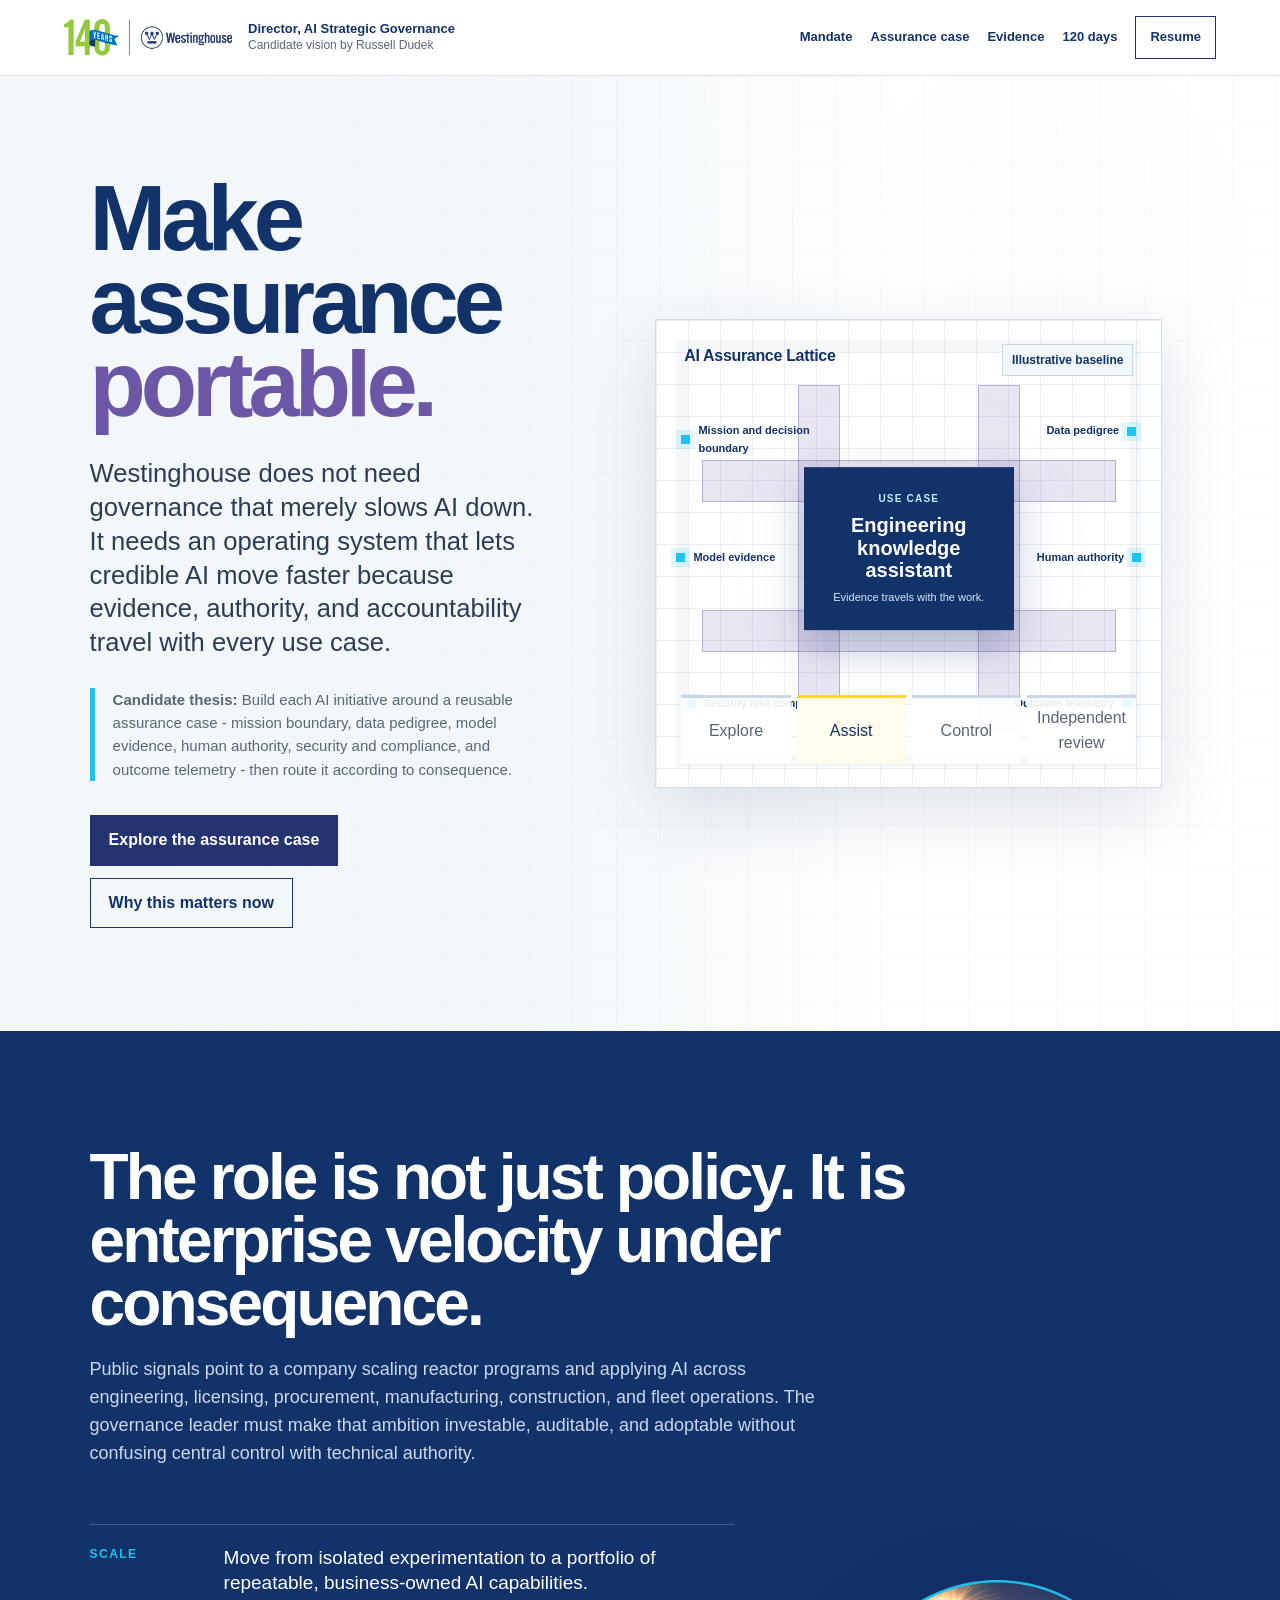
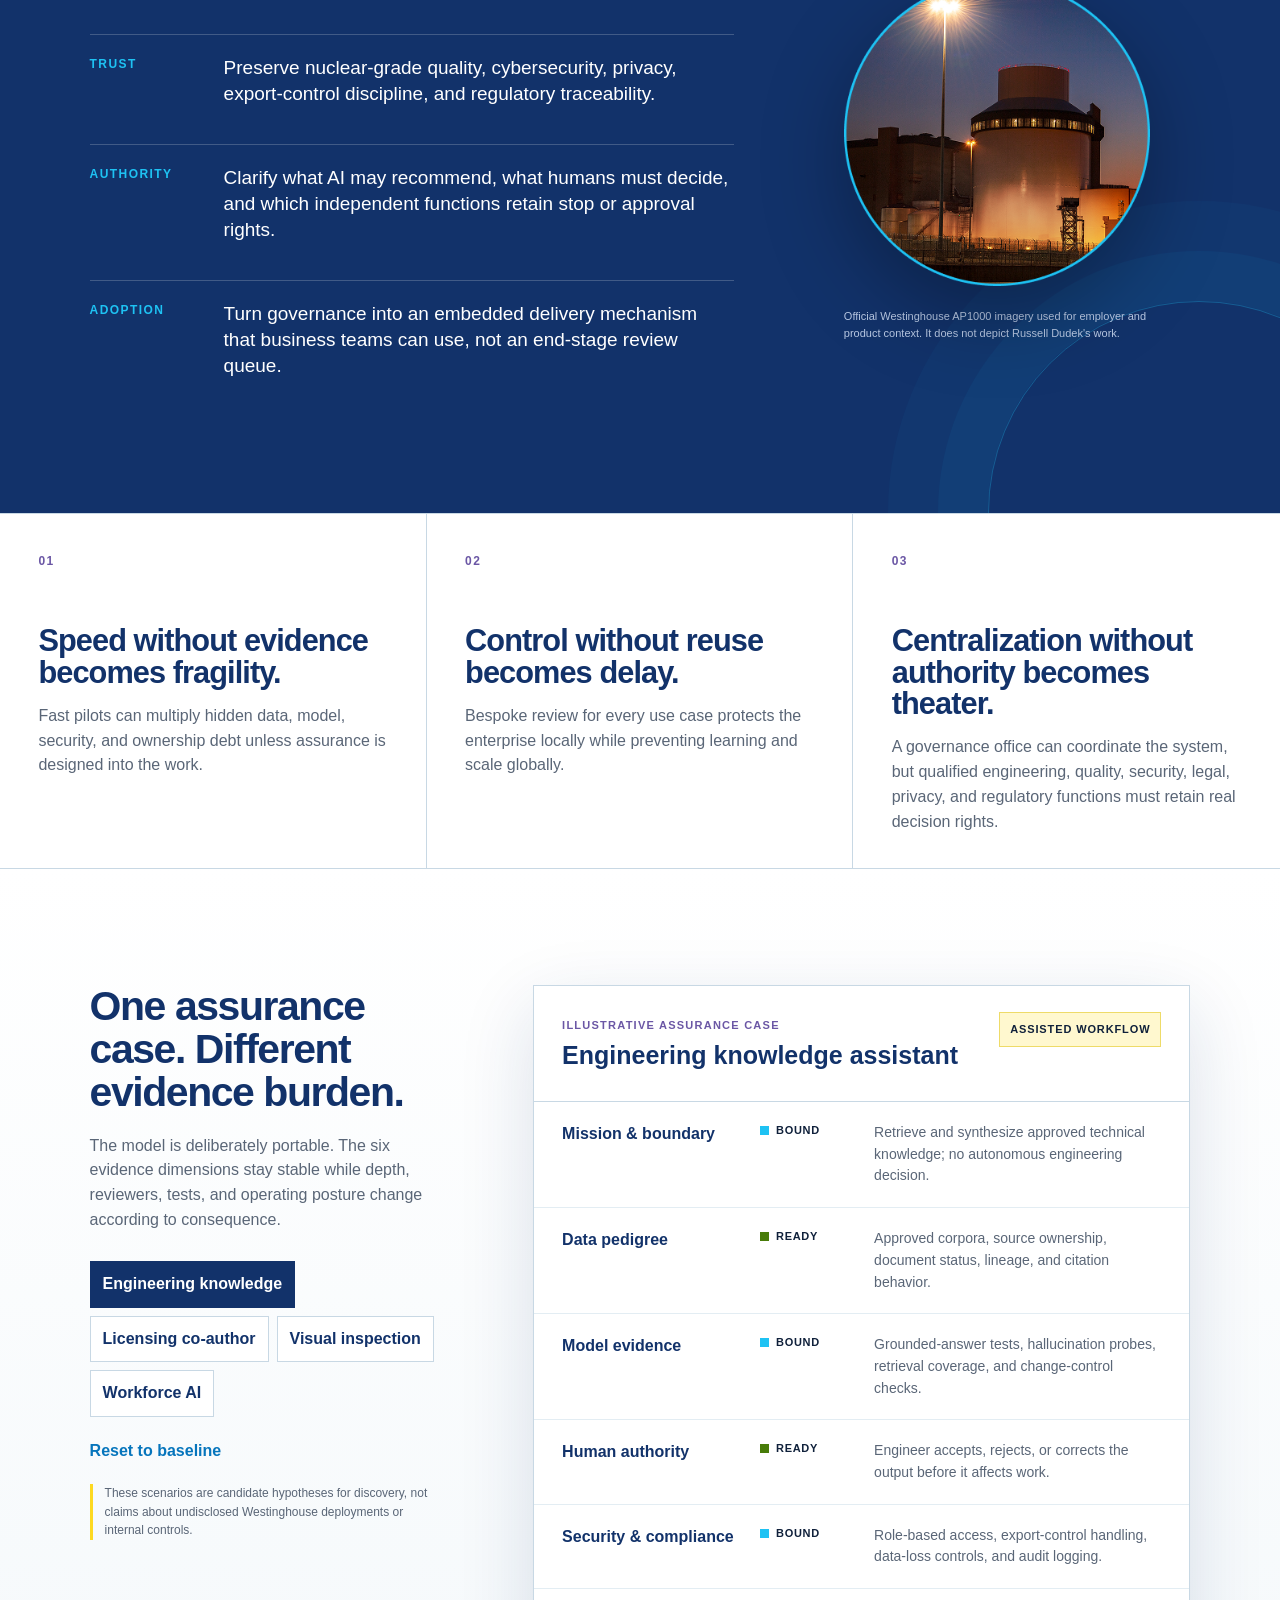
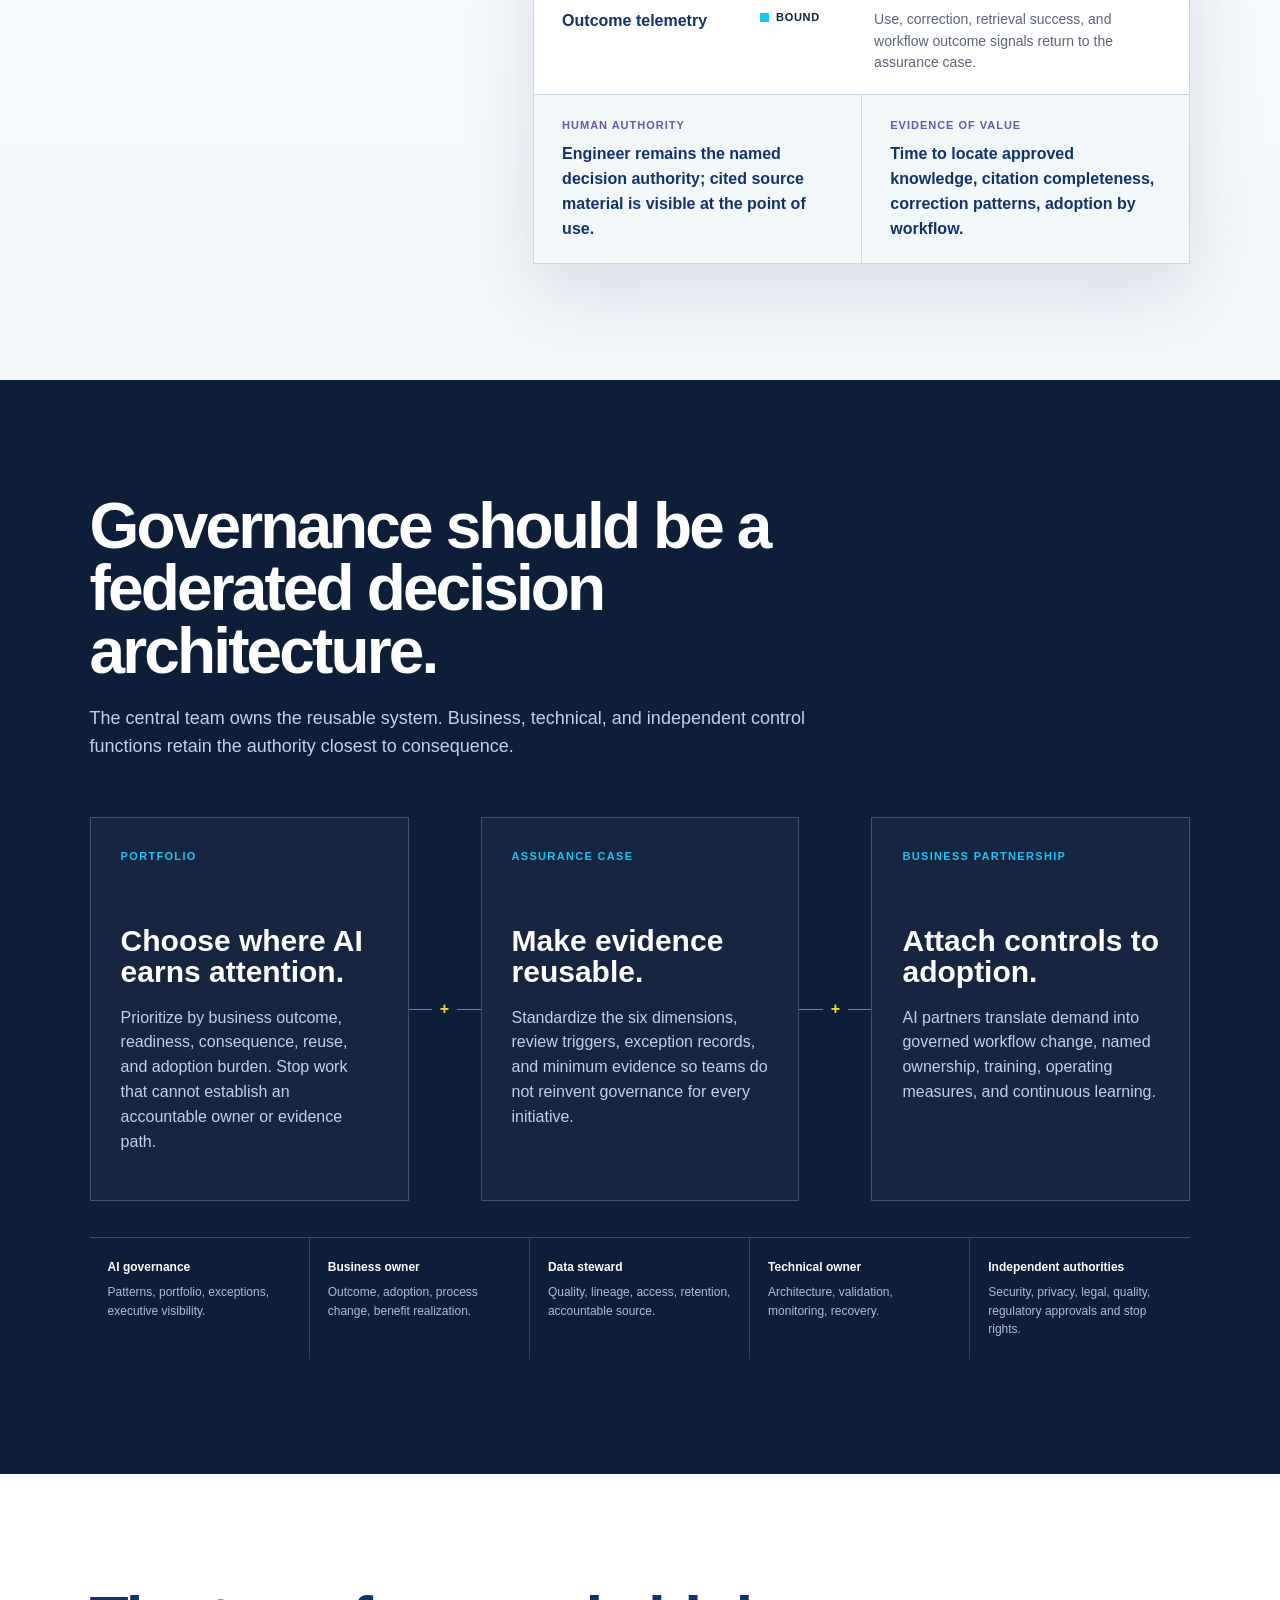
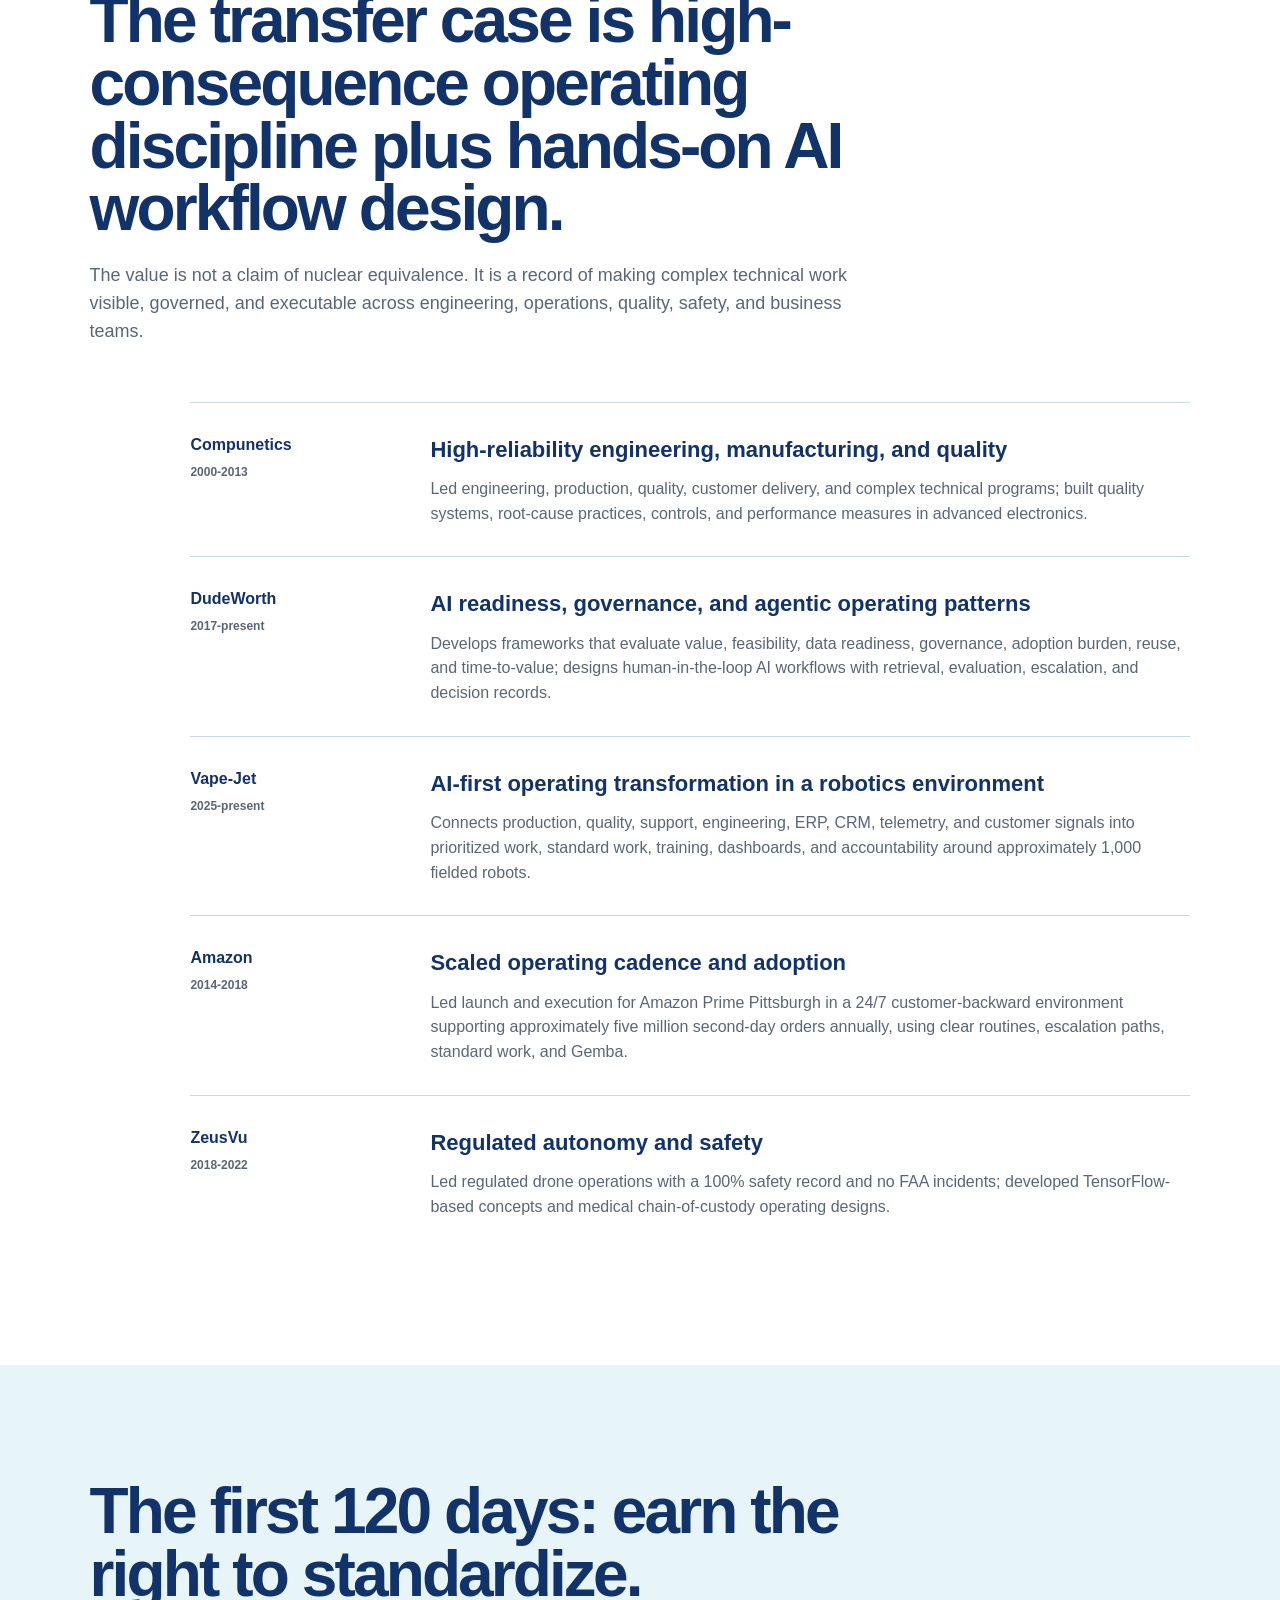
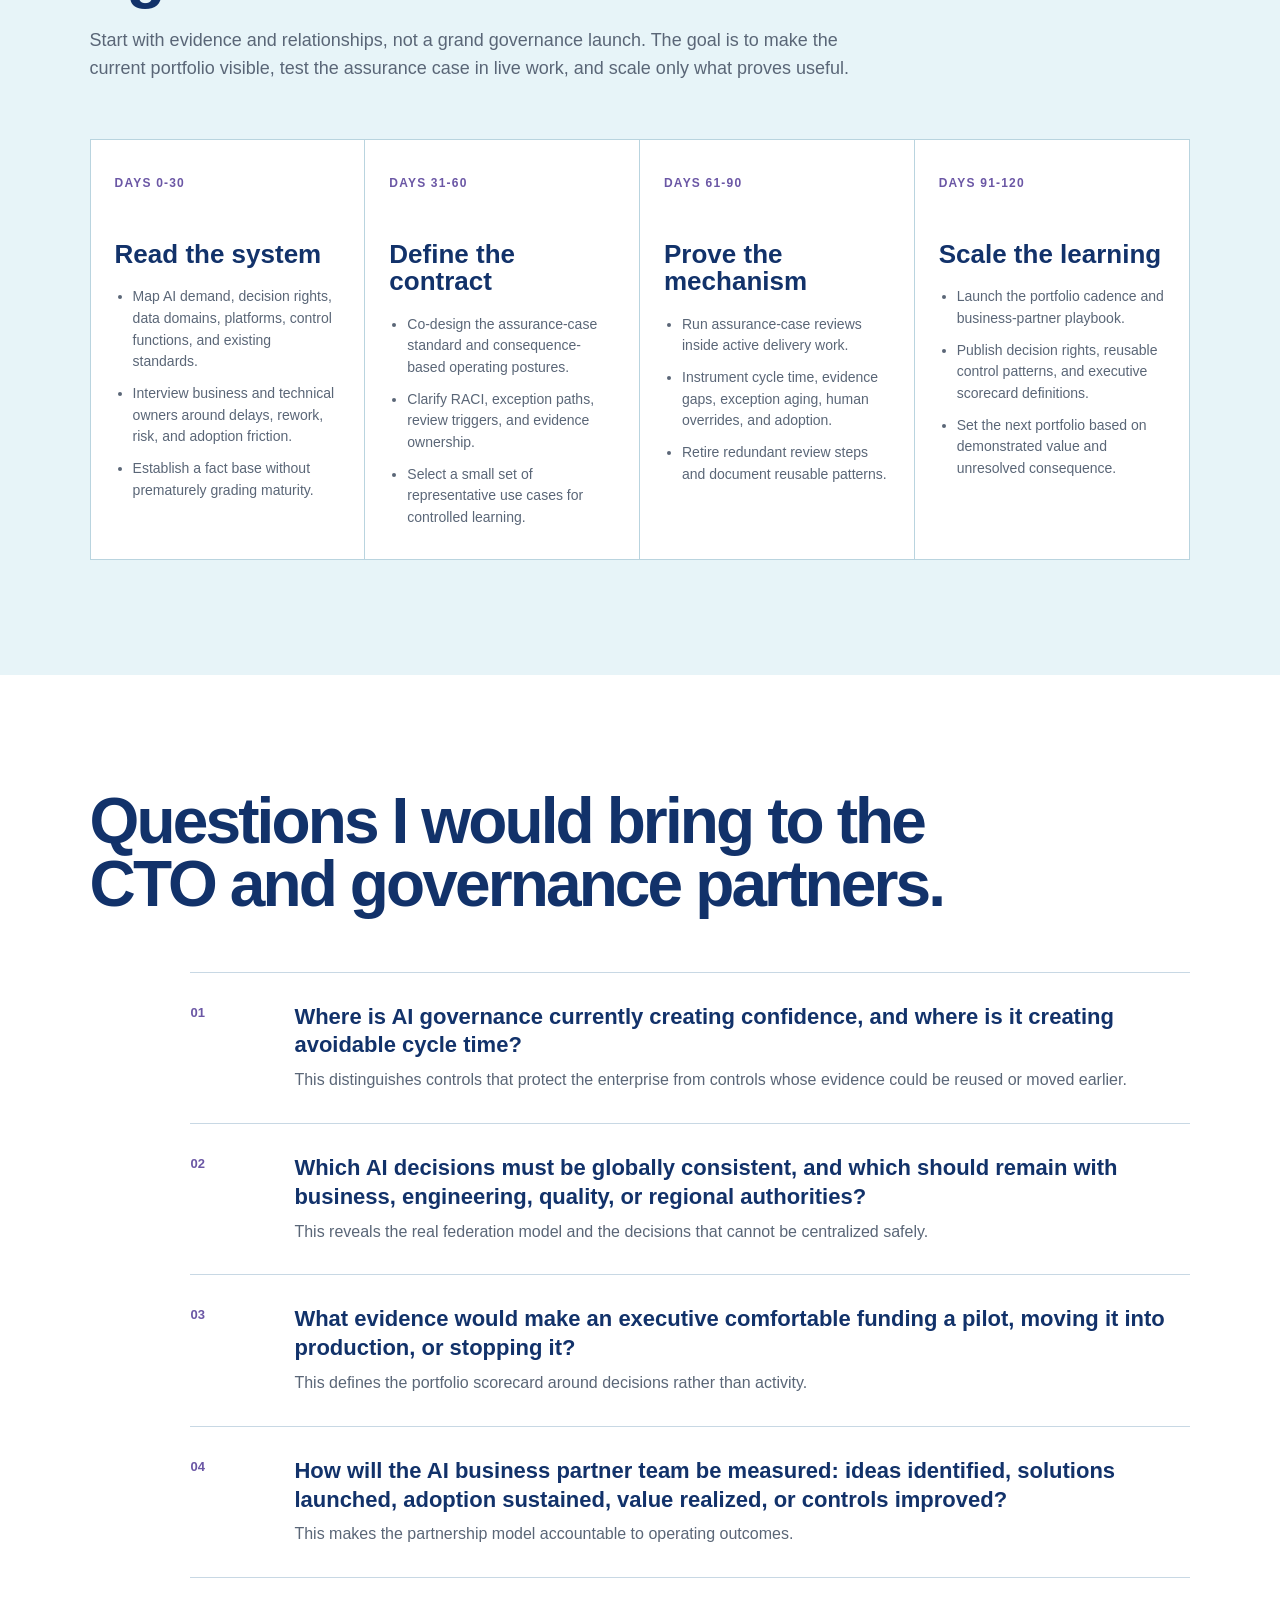
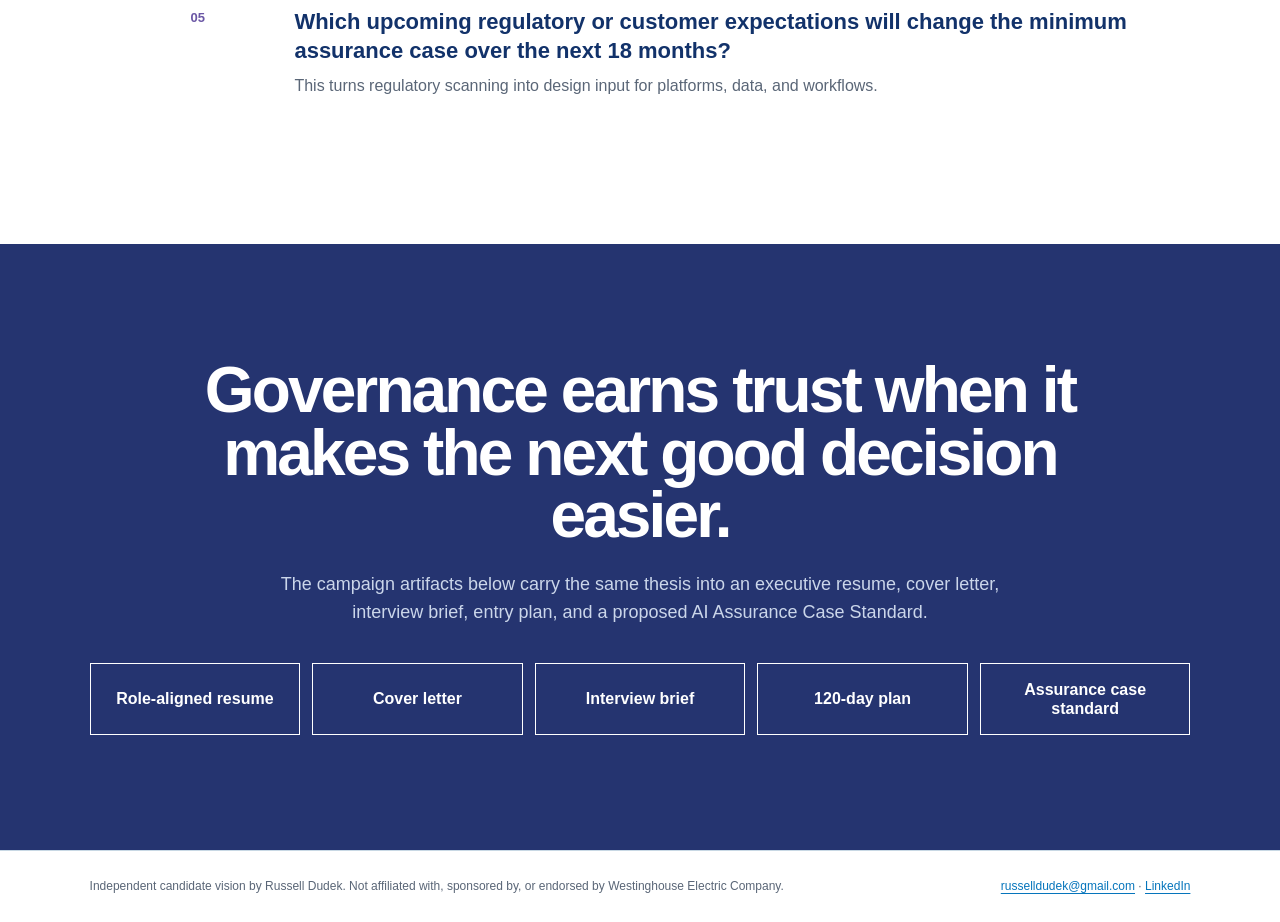
==== commit 2d580c01: "Make assurance postures native buttons" ====
--- a/index.html
+++ b/index.html
@@ -6,6 +6,7 @@
   <meta name="description" content="Independent candidate vision by Russell Dudek for Westinghouse Director, AI Strategic Governance.">
   <title>Russell Dudek | Westinghouse Director, AI Strategic Governance</title>
   <link rel="stylesheet" href="styles.css">
+  <link rel="stylesheet" href="posture-controls.css">
 </head>
 <body>
 <header class="site-header">
@@ -35,7 +36,12 @@
         <div class="assembly-piece piece-top"></div><div class="assembly-piece piece-bottom"></div><div class="assembly-piece piece-left"></div><div class="assembly-piece piece-right"></div>
         <div class="evidence-tag tag-mission">Mission and decision boundary</div><div class="evidence-tag tag-data">Data pedigree</div><div class="evidence-tag tag-model">Model evidence</div><div class="evidence-tag tag-human">Human authority</div><div class="evidence-tag tag-control">Security and compliance</div><div class="evidence-tag tag-outcome">Outcome telemetry</div>
         <div class="lattice-core"><small>Use case</small><strong id="lattice-core-title">Engineering knowledge assistant</strong><em>Evidence travels with the work.</em></div>
-        <div class="posture-rail" aria-label="Operating postures"><div class="posture-step" data-posture="Sandbox / explore">Explore</div><div class="posture-step active" data-posture="Assisted workflow">Assist</div><div class="posture-step" data-posture="Controlled production">Control</div><div class="posture-step" data-posture="Independent assurance review">Independent review</div></div>
+        <div class="posture-rail" role="group" aria-label="Operating postures">
+          <button type="button" class="posture-step" data-posture="Sandbox / explore" aria-pressed="false">Explore</button>
+          <button type="button" class="posture-step active" data-posture="Assisted workflow" aria-pressed="true">Assist</button>
+          <button type="button" class="posture-step" data-posture="Controlled production" aria-pressed="false">Control</button>
+          <button type="button" class="posture-step" data-posture="Independent assurance review" aria-pressed="false">Independent review</button>
+        </div>
       </div>
     </div>
   </section>
@@ -137,4 +143,4 @@
 <footer class="site-footer"><p>Independent candidate vision by Russell Dudek. Not affiliated with, sponsored by, or endorsed by Westinghouse Electric Company.</p><p><a href="mailto:russelldudek@gmail.com">russelldudek@gmail.com</a> · <a href="https://www.linkedin.com/in/russelldudek">LinkedIn</a></p></footer>
 <script src="app.js"></script>
 </body>
-</html>
+</html>
--- a/styles.css
+++ b/styles.css
@@ -345,6 +345,7 @@
   .doc-body { padding:0; background:white; }
   .doc-toolbar { display:none !important; }
   .sheet { width:8.5in; height:11in; min-height:11in; margin:0; box-shadow:none; page-break-after:always; break-after:page; overflow:hidden; }
+  .sheet + .sheet { margin-top:0; }
   .sheet:last-child { page-break-after:auto; break-after:auto; }
   a { color:inherit; text-decoration:none; }
 }
@@ -366,3 +367,69 @@
   .page-continuation span { overflow-wrap: anywhere; }
   .page-label { position: static; margin-top: 20px; text-align: right; }
 }
+
+/* LAVEER-LAYOUT-FIXES-START */
+/* Keep paired document cards on the same baseline and at equal height. */
+.doc-grid-equal {
+  align-items: stretch;
+  grid-auto-rows: 1fr;
+}
+.doc-grid-equal > .side-box,
+.doc-grid-equal > .side-box + .side-box {
+  height: 100%;
+  margin-top: 0;
+}
+
+/* Give every posture an identical vertical box and text baseline. */
+.posture-rail {
+  align-items: stretch;
+}
+.posture-step {
+  display: flex;
+  align-items: center;
+  justify-content: center;
+  min-height: 48px;
+  padding: 8px 6px;
+  line-height: 1.15;
+}
+
+/* Make the five campaign artifacts equal, fully clickable controls. */
+.document-links {
+  position: relative;
+  z-index: 2;
+  display: grid;
+  grid-template-columns: repeat(5, minmax(0, 1fr));
+  align-items: stretch;
+  width: min(100%, 1500px);
+  margin: 36px auto 0;
+}
+.document-links .btn {
+  width: 100%;
+  height: 100%;
+  min-height: 66px;
+  padding: 16px 20px;
+  cursor: pointer;
+  pointer-events: auto;
+  line-height: 1.2;
+  text-align: center;
+}
+.document-links .btn:hover,
+.document-links .btn:focus-visible,
+.document-links .btn.secondary:hover,
+.document-links .btn.secondary:focus-visible {
+  color: var(--wh-blue-deep);
+  background: #fff;
+  border-color: #fff;
+}
+
+@media (max-width: 1100px) {
+  .document-links {
+    grid-template-columns: repeat(2, minmax(0, 1fr));
+  }
+}
+@media (max-width: 620px) {
+  .document-links {
+    grid-template-columns: 1fr;
+  }
+}
+/* LAVEER-LAYOUT-FIXES-END */
--- a/posture-controls.css
+++ b/posture-controls.css
@@ -0,0 +1,46 @@
+.posture-rail .posture-step {
+  -webkit-appearance: none;
+  appearance: none;
+  width: 100%;
+  border: 0;
+  border-top: 3px solid var(--line);
+  border-radius: 0;
+  font: inherit;
+  cursor: pointer;
+  transition: background-color .18s ease, color .18s ease, border-color .18s ease, transform .18s ease, box-shadow .18s ease;
+}
+
+.posture-rail .posture-step:hover,
+.posture-rail .posture-step:focus-visible {
+  background: #fff;
+  color: var(--wh-blue-deep);
+  border-top-color: var(--wh-cyan);
+  box-shadow: 0 8px 18px rgba(18, 50, 106, .12);
+  transform: translateY(-1px);
+}
+
+.posture-rail .posture-step.active,
+.posture-rail .posture-step[aria-pressed="true"] {
+  color: var(--wh-blue-deep);
+  border-top-color: var(--wh-yellow);
+  background: #fffced;
+}
+
+.posture-rail .posture-step.active:hover,
+.posture-rail .posture-step.active:focus-visible,
+.posture-rail .posture-step[aria-pressed="true"]:hover,
+.posture-rail .posture-step[aria-pressed="true"]:focus-visible {
+  background: #fff;
+  border-top-color: var(--wh-yellow);
+}
+
+@media (prefers-reduced-motion: reduce) {
+  .posture-rail .posture-step {
+    transition: none;
+  }
+
+  .posture-rail .posture-step:hover,
+  .posture-rail .posture-step:focus-visible {
+    transform: none;
+  }
+}
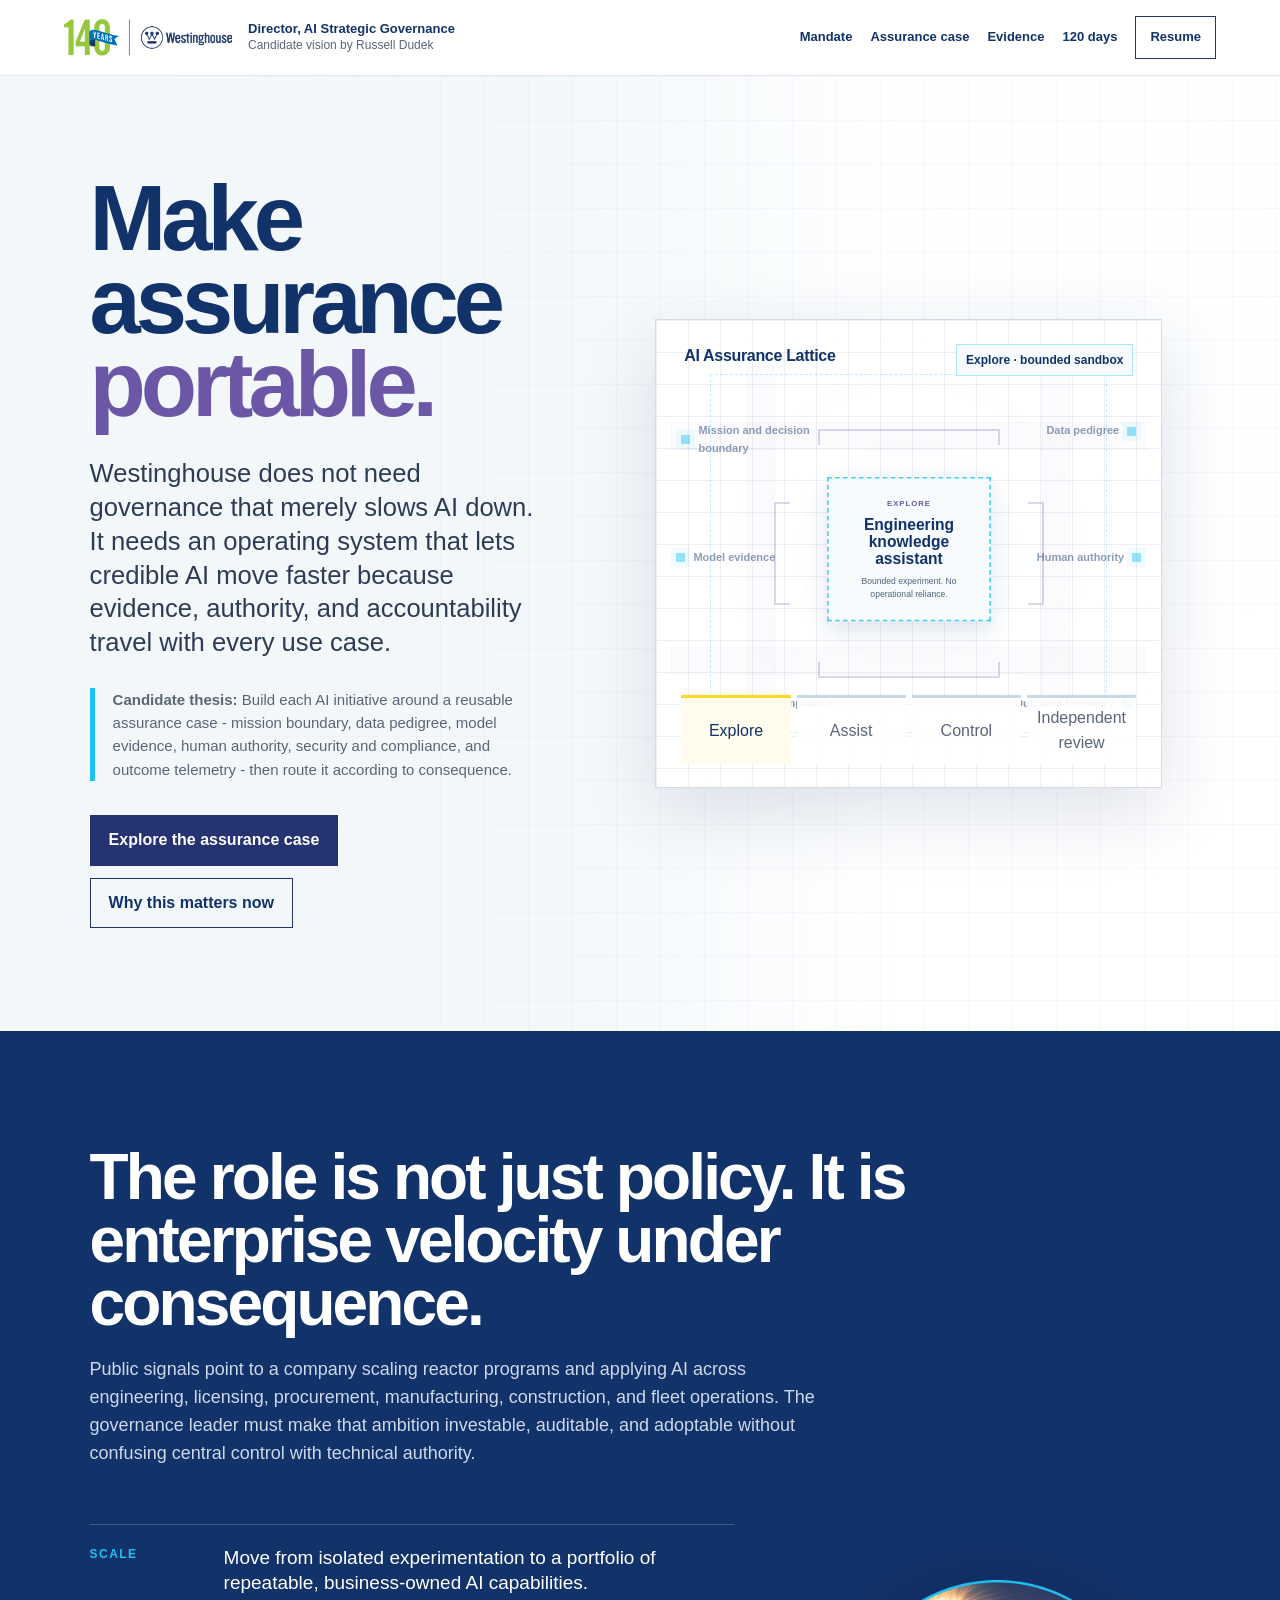
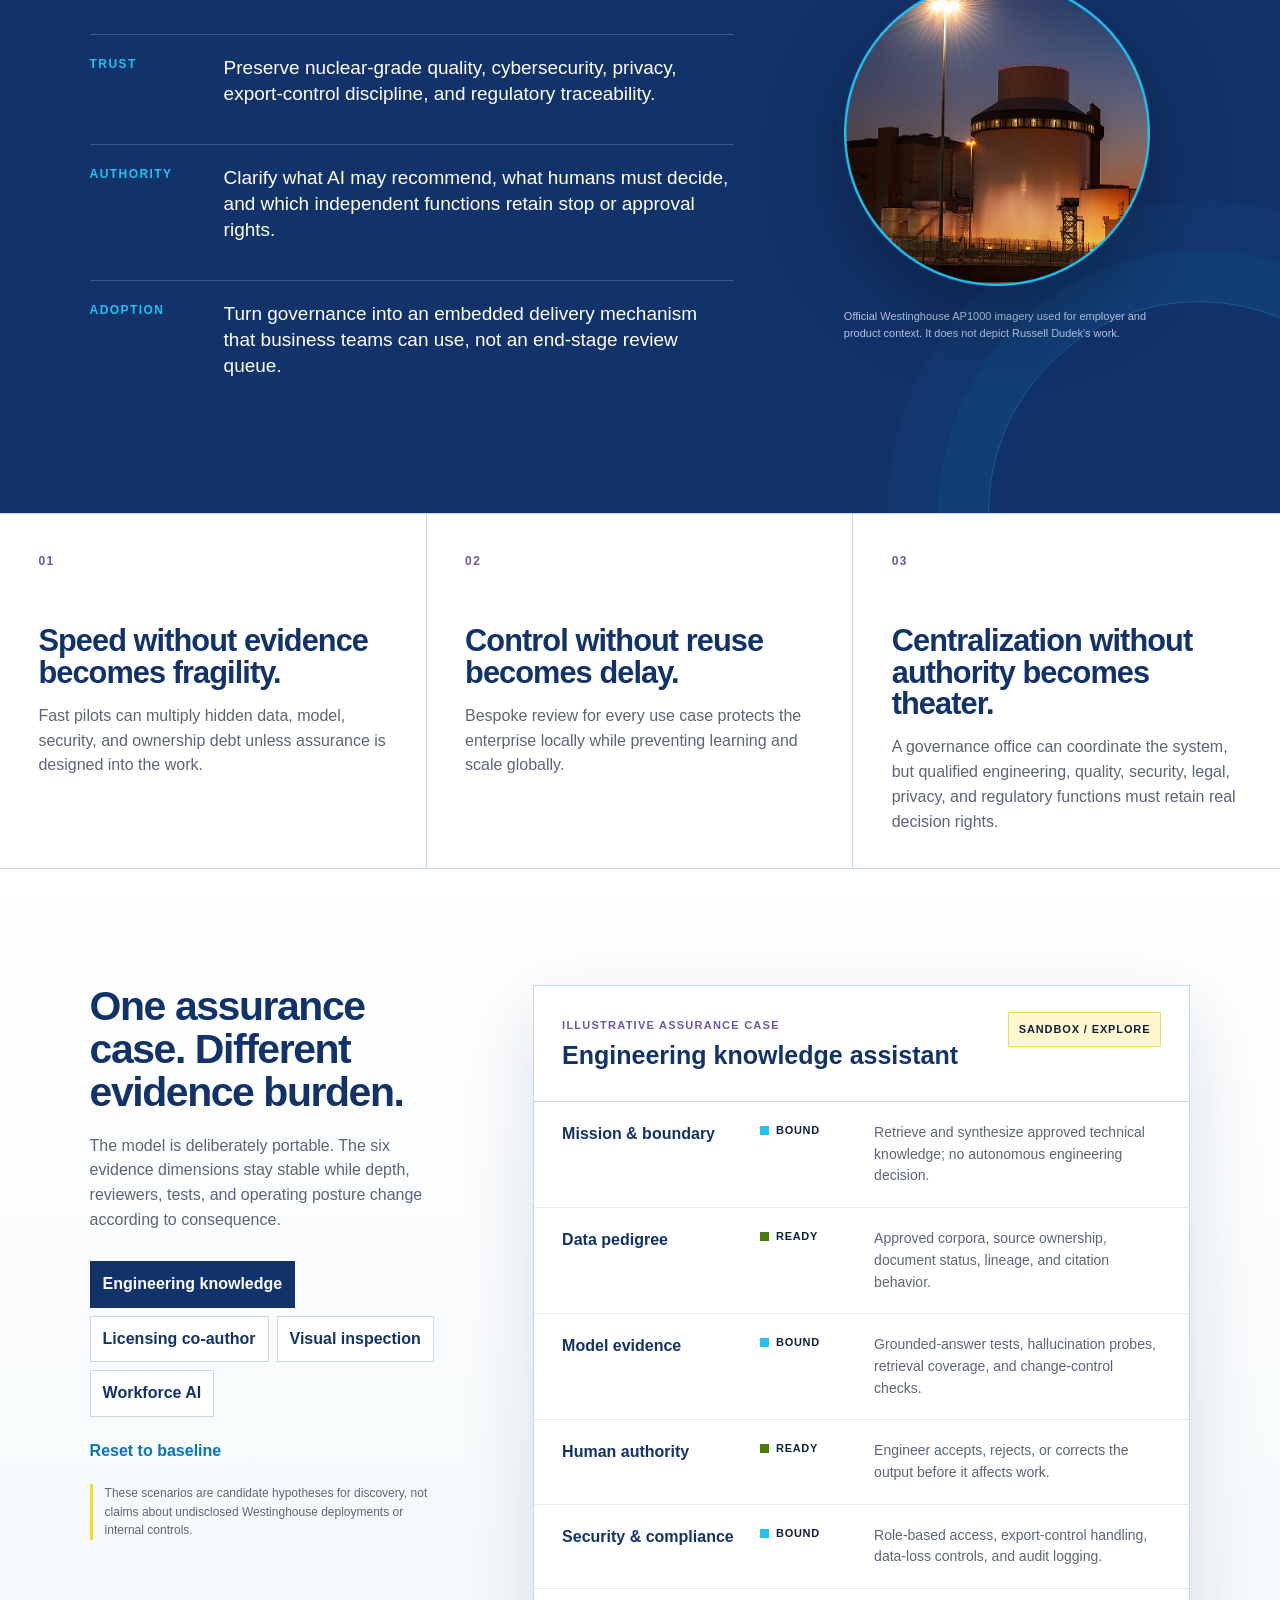
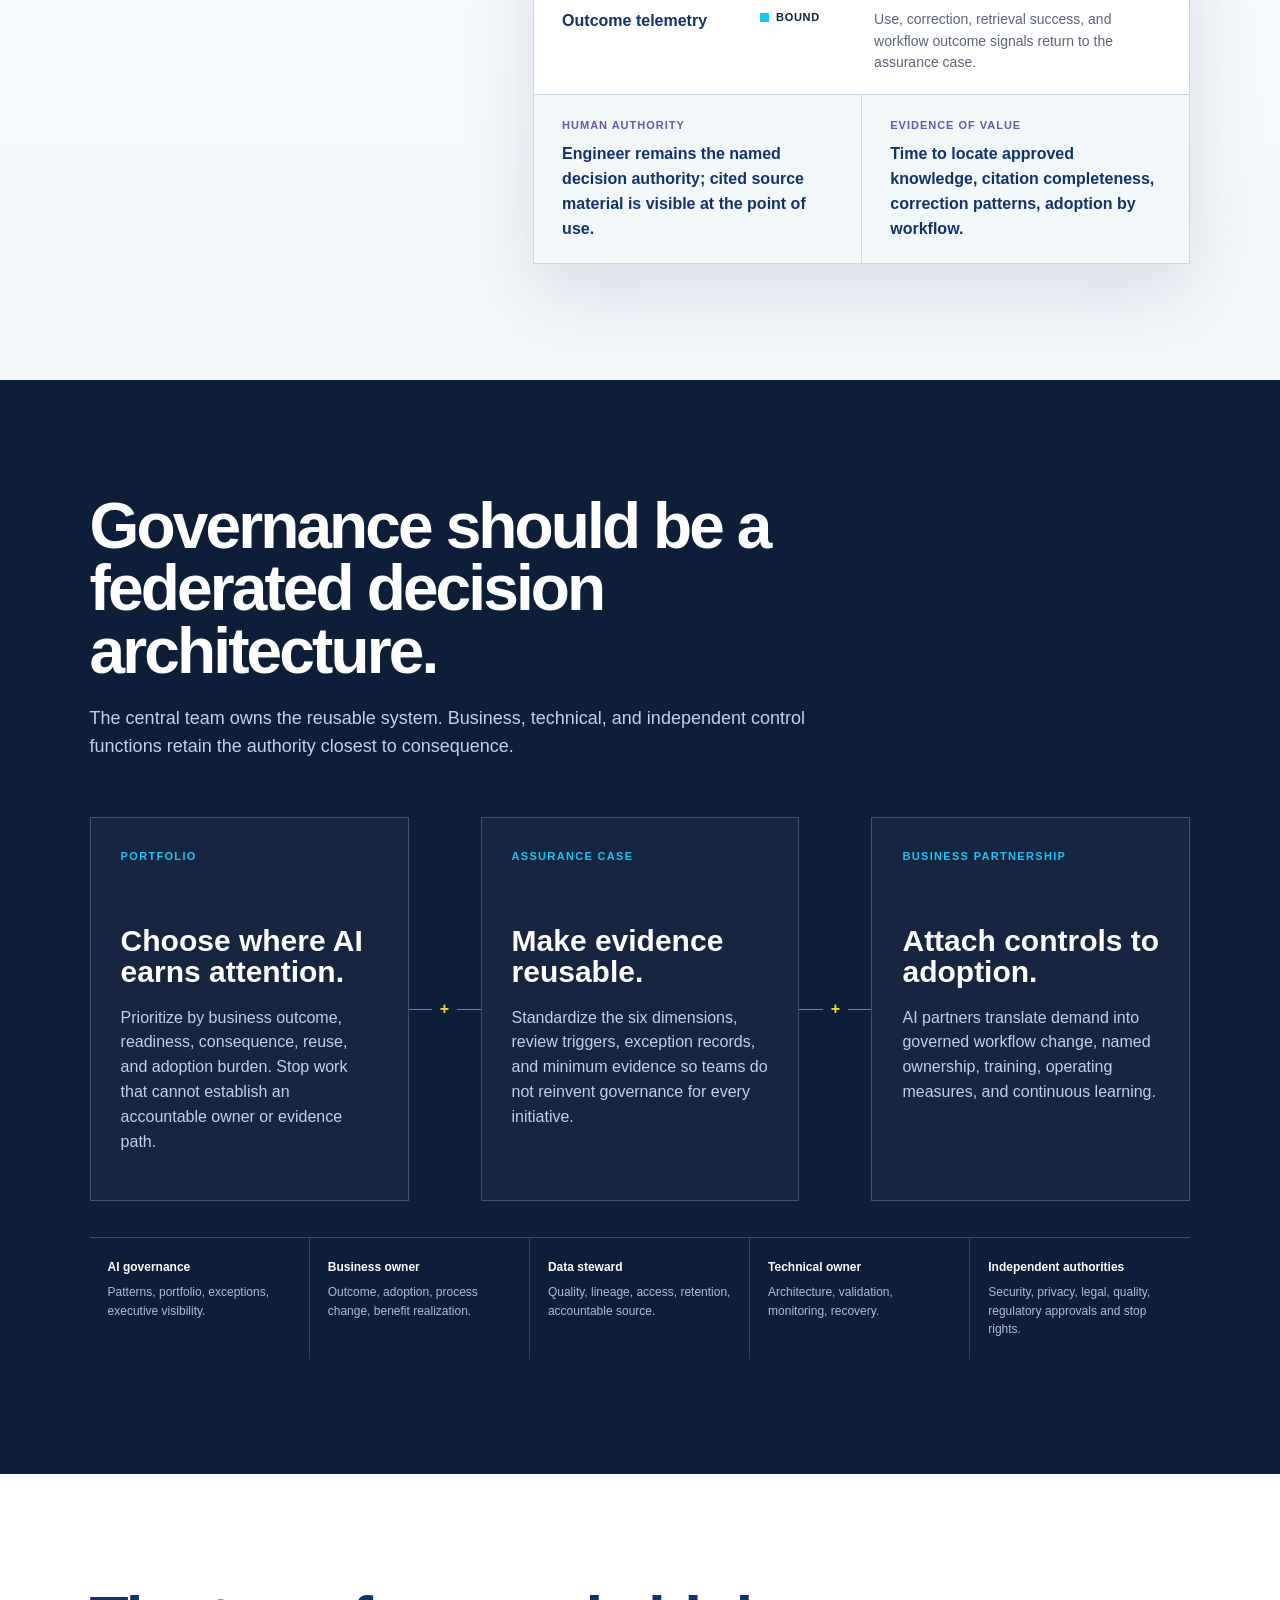
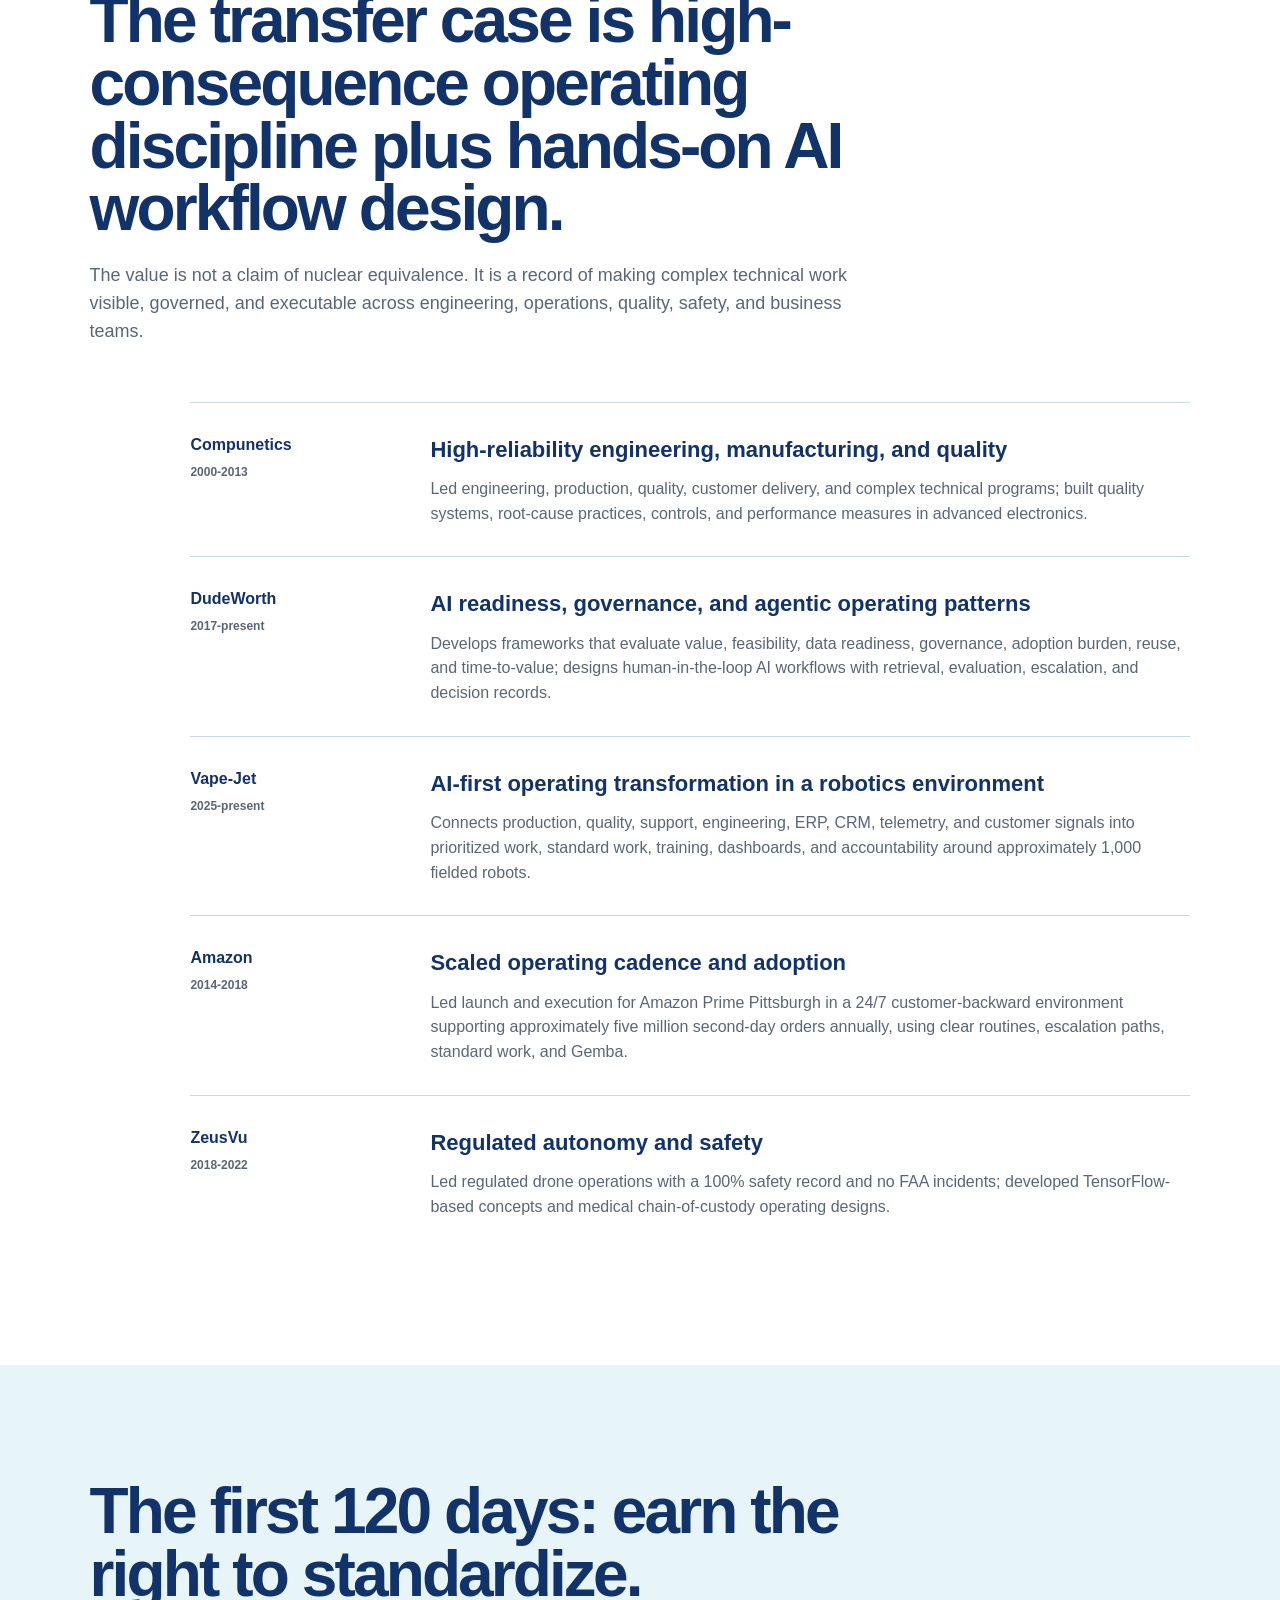
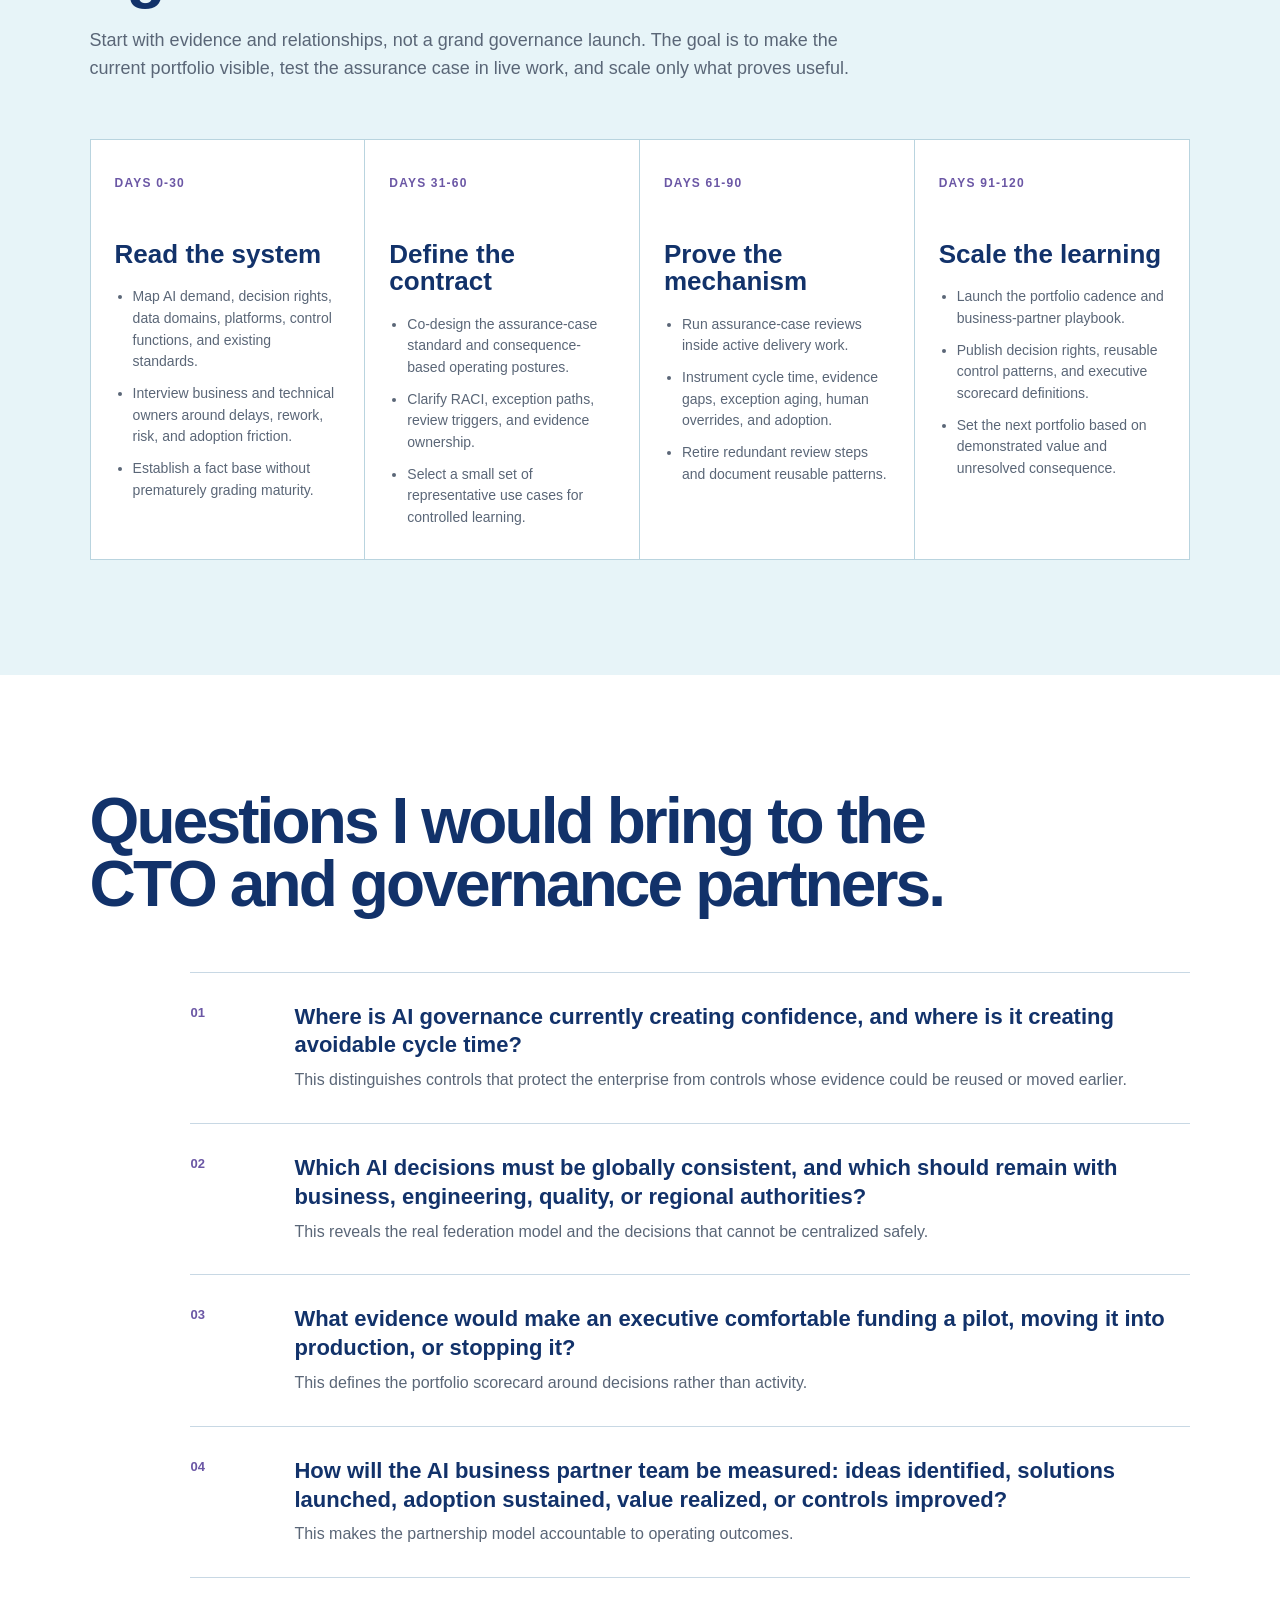
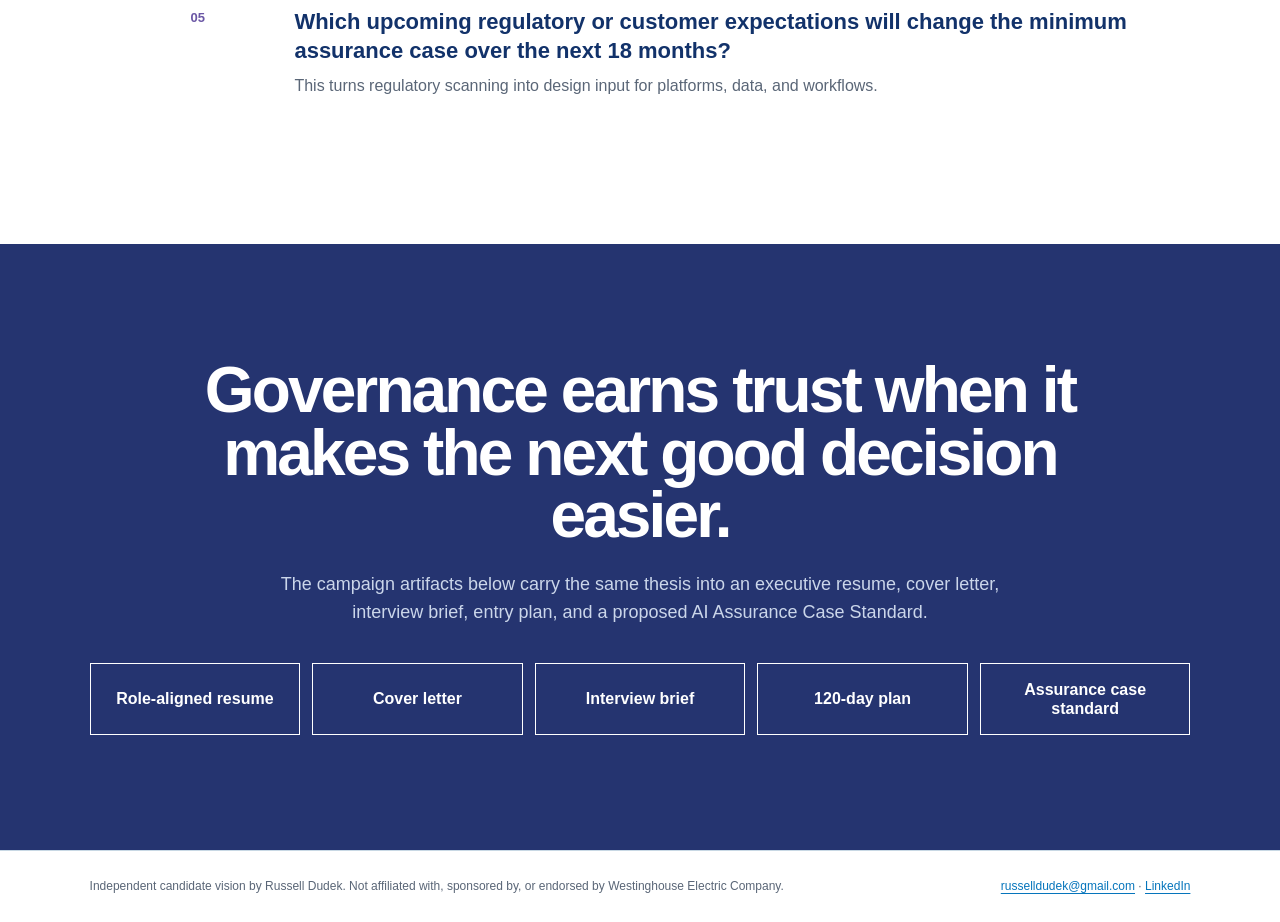
==== commit 22a406ff: "Start assurance lattice on Explore" ====
--- a/index.html
+++ b/index.html
@@ -30,15 +30,15 @@
     </div>
     <div class="assurance-stage" aria-label="Animated AI Assurance Lattice">
       <div class="stage-halo"></div>
-      <div class="lattice-board">
-        <div class="lattice-head"><span class="lattice-title">AI Assurance Lattice</span><span class="lattice-state">Illustrative baseline</span></div>
+      <div class="lattice-board" data-posture-state="explore">
+        <div class="lattice-head"><span class="lattice-title">AI Assurance Lattice</span><span class="lattice-state" aria-live="polite">Explore · bounded sandbox</span></div>
         <div class="lattice-beam beam-h1"></div><div class="lattice-beam beam-h2"></div><div class="lattice-beam beam-v1"></div><div class="lattice-beam beam-v2"></div>
         <div class="assembly-piece piece-top"></div><div class="assembly-piece piece-bottom"></div><div class="assembly-piece piece-left"></div><div class="assembly-piece piece-right"></div>
         <div class="evidence-tag tag-mission">Mission and decision boundary</div><div class="evidence-tag tag-data">Data pedigree</div><div class="evidence-tag tag-model">Model evidence</div><div class="evidence-tag tag-human">Human authority</div><div class="evidence-tag tag-control">Security and compliance</div><div class="evidence-tag tag-outcome">Outcome telemetry</div>
-        <div class="lattice-core"><small>Use case</small><strong id="lattice-core-title">Engineering knowledge assistant</strong><em>Evidence travels with the work.</em></div>
+        <div class="lattice-core"><small>Explore</small><strong id="lattice-core-title">Engineering knowledge assistant</strong><em>Bounded experiment. No operational reliance.</em></div>
         <div class="posture-rail" role="group" aria-label="Operating postures">
-          <button type="button" class="posture-step" data-posture="Sandbox / explore" aria-pressed="false">Explore</button>
-          <button type="button" class="posture-step active" data-posture="Assisted workflow" aria-pressed="true">Assist</button>
+          <button type="button" class="posture-step active" data-posture="Sandbox / explore" aria-pressed="true">Explore</button>
+          <button type="button" class="posture-step" data-posture="Assisted workflow" aria-pressed="false">Assist</button>
           <button type="button" class="posture-step" data-posture="Controlled production" aria-pressed="false">Control</button>
           <button type="button" class="posture-step" data-posture="Independent assurance review" aria-pressed="false">Independent review</button>
         </div>
@@ -80,7 +80,7 @@
         <p class="assumption-note">These scenarios are candidate hypotheses for discovery, not claims about undisclosed Westinghouse deployments or internal controls.</p>
       </div>
       <div class="case-panel" aria-live="polite">
-        <div class="case-header"><div><span class="doc-kicker">Illustrative assurance case</span><h3 id="case-title">Engineering knowledge assistant</h3></div><span class="posture" id="case-posture">Assisted workflow</span></div>
+        <div class="case-header"><div><span class="doc-kicker">Illustrative assurance case</span><h3 id="case-title">Engineering knowledge assistant</h3></div><span class="posture" id="case-posture">Sandbox / explore</span></div>
         <ol class="evidence-list">
           <li class="evidence-row"><span class="evidence-label">Mission &amp; boundary</span><span class="evidence-status bound">Bound</span><span class="evidence-detail">Retrieve and synthesize approved technical knowledge; no autonomous engineering decision.</span></li>
           <li class="evidence-row"><span class="evidence-label">Data pedigree</span><span class="evidence-status ready">Ready</span><span class="evidence-detail">Approved corpora, source ownership, document status, lineage, and citation behavior.</span></li>
--- a/posture-controls.css
+++ b/posture-controls.css
@@ -1,3 +1,5 @@
+@import url('posture-transform.css');
+
 .posture-rail .posture-step {
   -webkit-appearance: none;
   appearance: none;
@@ -43,4 +45,4 @@
   .posture-rail .posture-step:focus-visible {
     transform: none;
   }
-}+}
